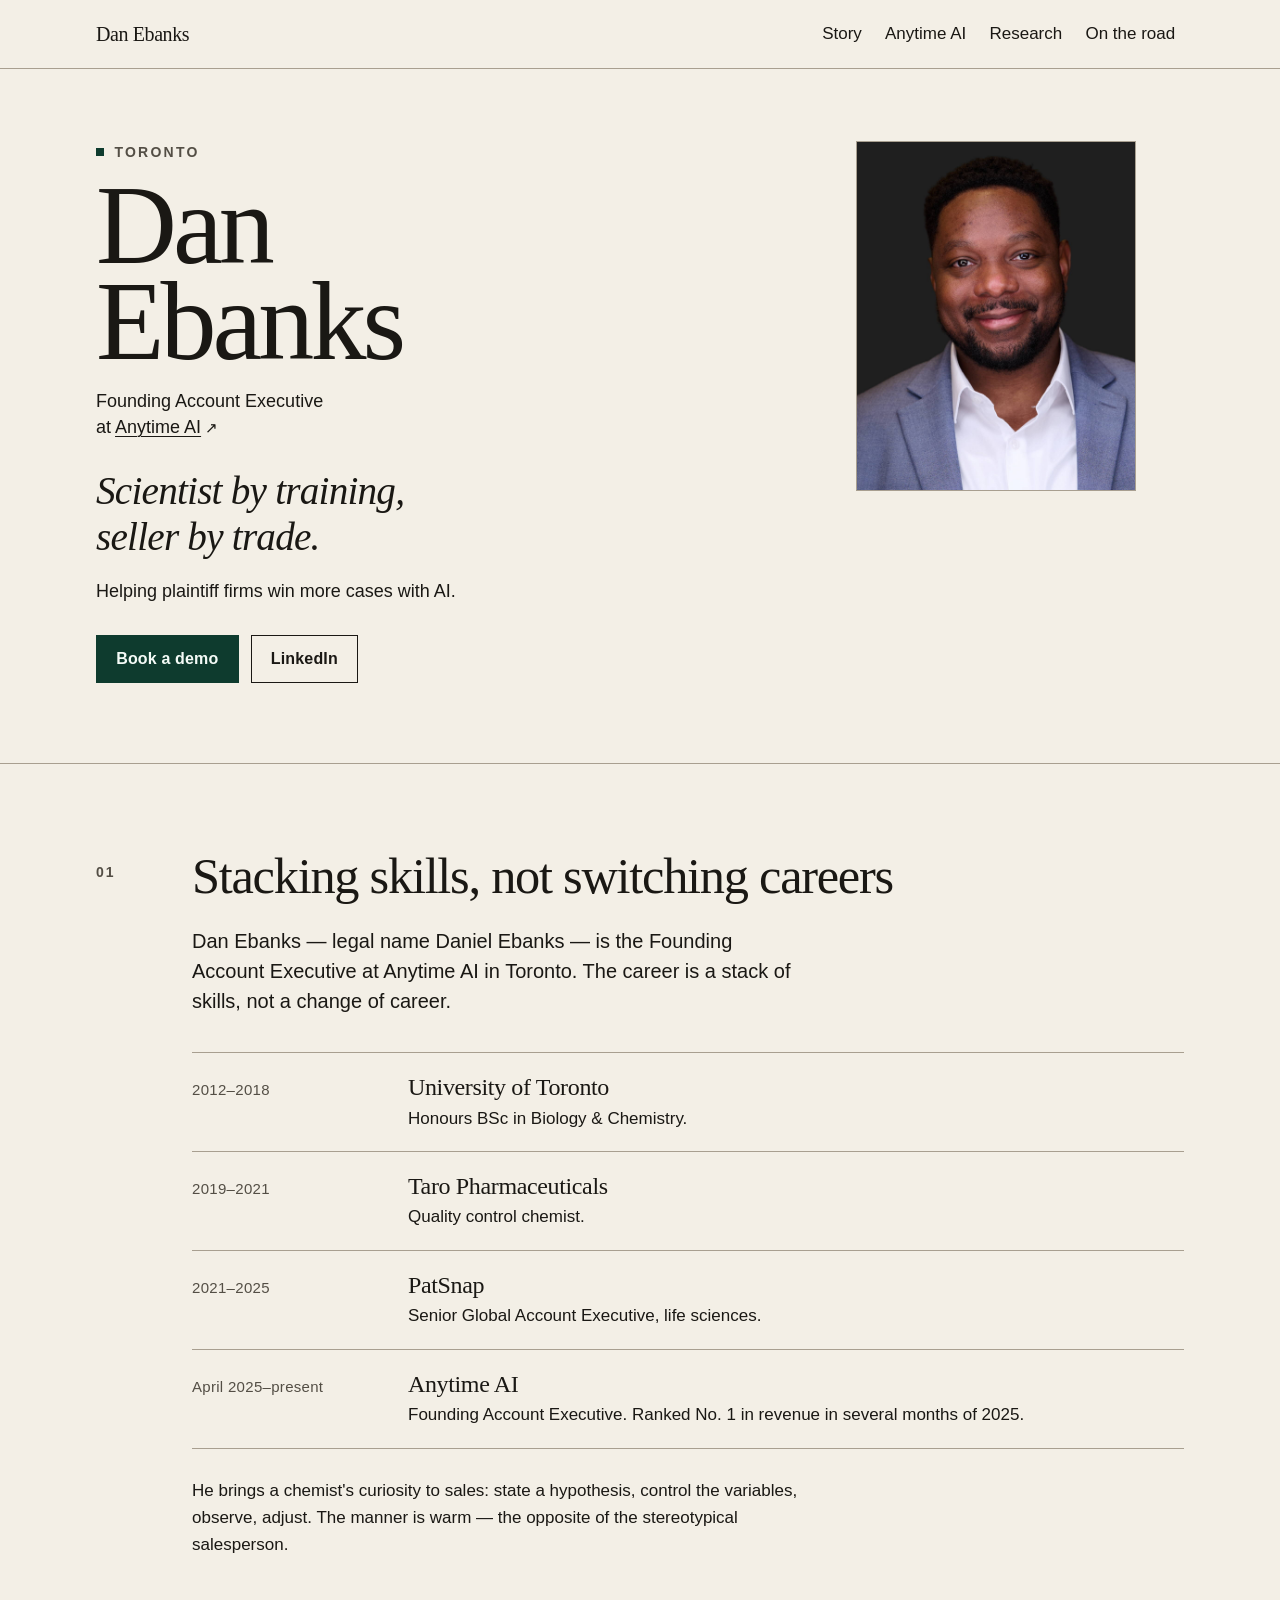
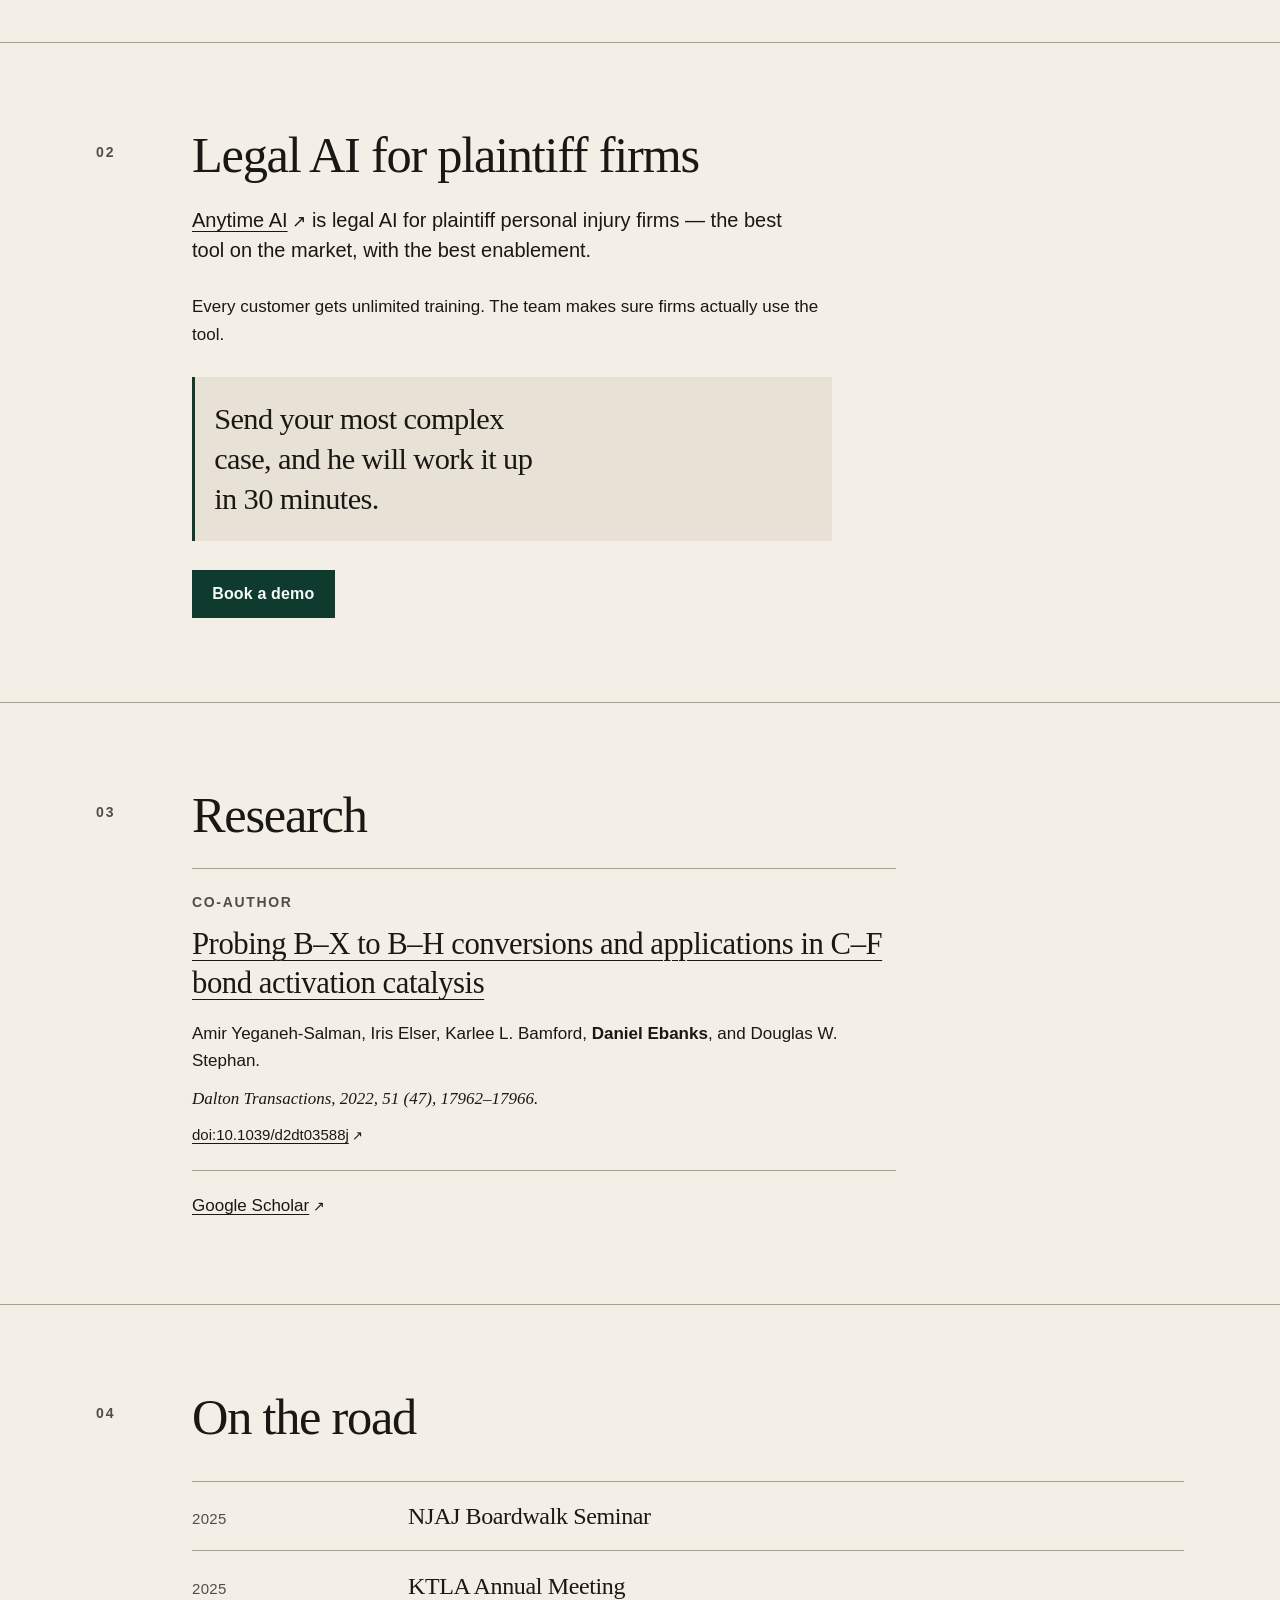
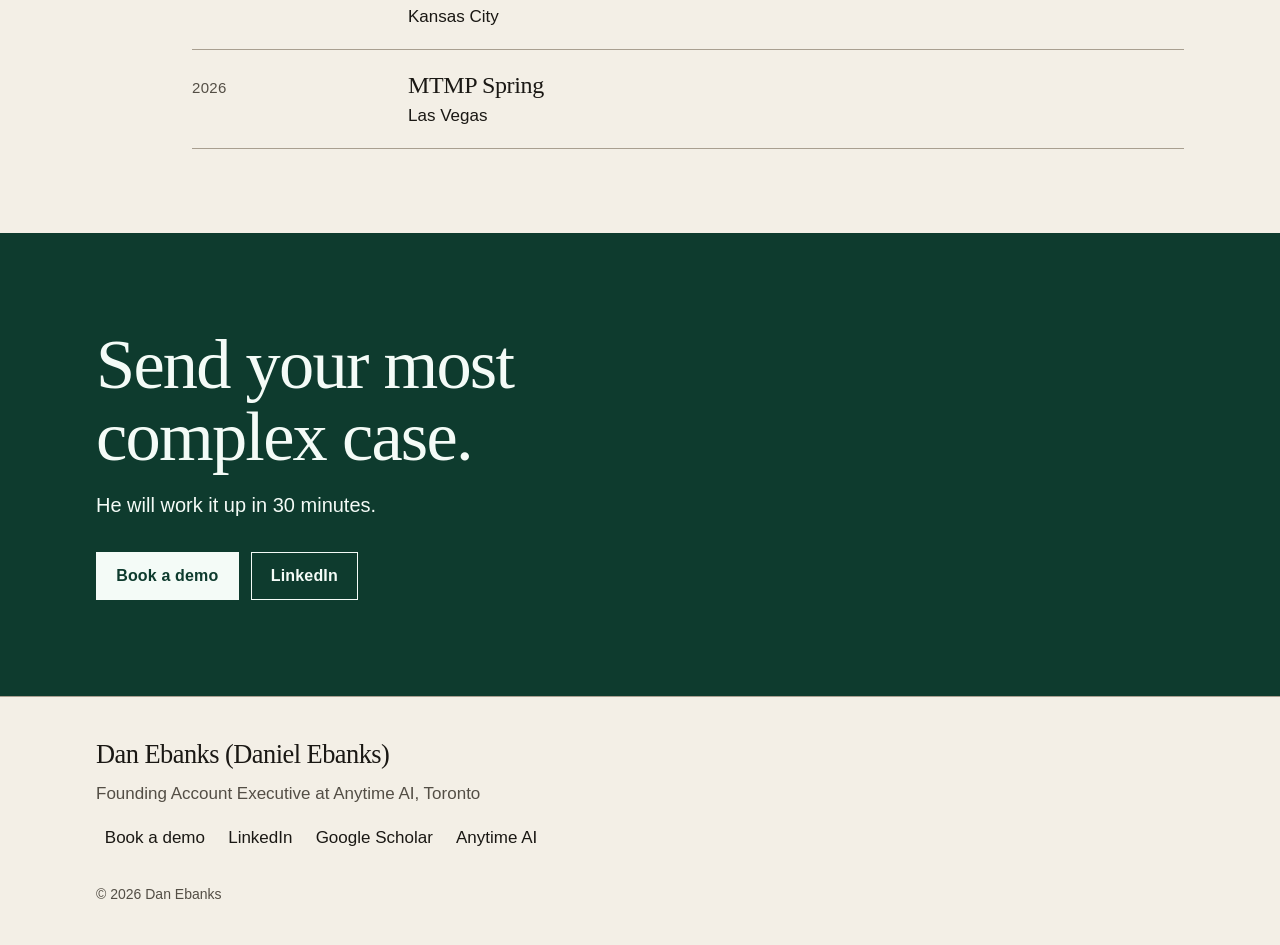
==== index.html @ 30d5d2e9 "Publish Dan Ebanks personal site" ====
<!DOCTYPE html>
<html lang="en-CA">
<head>
<meta charset="utf-8">
<meta name="viewport" content="width=device-width, initial-scale=1">
<meta http-equiv="Content-Security-Policy" content="default-src 'none'; base-uri 'none'; form-action 'none'; object-src 'none'; script-src 'none'; style-src 'self'; img-src 'self'; font-src 'none'; connect-src 'self'; media-src 'none'; worker-src 'none'; manifest-src 'none'">
<meta name="referrer" content="no-referrer">
<meta name="format-detection" content="telephone=no, date=no, email=no, address=no">
<meta name="color-scheme" content="light dark">
<meta name="theme-color" content="#f3efe6" media="(prefers-color-scheme: light)">
<meta name="theme-color" content="#11110f" media="(prefers-color-scheme: dark)">
<title>Dan Ebanks | Founding AE at Anytime AI | Toronto</title>
<meta name="description" content="Dan Ebanks (Daniel Ebanks) is Founding Account Executive at Anytime AI in Toronto. He helps plaintiff firms win more cases with legal AI.">
<meta name="author" content="Dan Ebanks">
<meta name="robots" content="index, follow, max-image-preview:large, max-snippet:-1, max-video-preview:-1">
<link rel="canonical" href="https://danielebanks.com/">
<link rel="alternate" hreflang="en-CA" href="https://danielebanks.com/">
<link rel="alternate" hreflang="x-default" href="https://danielebanks.com/">
<link rel="me" href="https://www.linkedin.com/in/danebanks">
<link rel="me" href="https://scholar.google.com/citations?user=lPtWUiQAAAAJ">
<meta property="og:type" content="profile">
<meta property="og:site_name" content="Dan Ebanks">
<meta property="og:locale" content="en_CA">
<meta property="og:title" content="Dan Ebanks | Founding AE at Anytime AI | Toronto">
<meta property="og:description" content="Dan Ebanks (Daniel Ebanks) is Founding Account Executive at Anytime AI in Toronto. He helps plaintiff firms win more cases with legal AI.">
<meta property="og:url" content="https://danielebanks.com/">
<meta property="og:image" content="https://danielebanks.com/headshot.jpg">
<meta property="og:image:type" content="image/jpeg">
<meta property="og:image:width" content="1200">
<meta property="og:image:height" content="1500">
<meta property="og:image:alt" content="Dan Ebanks, Founding Account Executive at Anytime AI, Toronto">
<meta property="profile:first_name" content="Dan">
<meta property="profile:last_name" content="Ebanks">
<meta name="twitter:card" content="summary_large_image">
<meta name="twitter:title" content="Dan Ebanks | Founding AE at Anytime AI | Toronto">
<meta name="twitter:description" content="Dan Ebanks (Daniel Ebanks) is Founding Account Executive at Anytime AI in Toronto. He helps plaintiff firms win more cases with legal AI.">
<meta name="twitter:image" content="https://danielebanks.com/headshot.jpg">
<meta name="twitter:image:alt" content="Dan Ebanks, Founding Account Executive at Anytime AI, Toronto">
<link rel="icon" href="/favicon.ico" sizes="any">
<link rel="icon" href="/favicon.svg" type="image/svg+xml">
<link rel="apple-touch-icon" href="/apple-touch-icon.png">
<link rel="stylesheet" href="/styles.css">
<script type="application/ld+json">
{
  "@context": "https://schema.org",
  "@type": "Person",
  "@id": "https://danielebanks.com/#dan-ebanks",
  "name": "Dan Ebanks",
  "alternateName": "Daniel Ebanks",
  "description": "Dan Ebanks (Daniel Ebanks) is Founding Account Executive at Anytime AI in Toronto. He helps plaintiff firms win more cases with legal AI.",
  "disambiguatingDescription": "Founding Account Executive at Anytime AI in Toronto. Honours BSc, University of Toronto.",
  "url": "https://danielebanks.com/",
  "image": "https://danielebanks.com/headshot.jpg",
  "jobTitle": "Founding Account Executive",
  "worksFor": {
    "@type": "Organization",
    "name": "Anytime AI",
    "url": "https://www.anytimeai.ai"
  },
  "homeLocation": {
    "@type": "Place",
    "name": "Toronto",
    "address": {
      "@type": "PostalAddress",
      "addressLocality": "Toronto",
      "addressRegion": "ON",
      "addressCountry": "CA"
    }
  },
  "alumniOf": {
    "@type": "CollegeOrUniversity",
    "name": "University of Toronto"
  },
  "sameAs": [
    "https://www.linkedin.com/in/danebanks",
    "https://scholar.google.com/citations?user=lPtWUiQAAAAJ"
  ]
}
</script>
</head>
<body>
<a class="skip" href="#content">Skip to content</a>
<header class="site-header">
  <div class="wrap header-inner">
    <a class="wordmark" href="#top" translate="no">Dan Ebanks</a>
    <nav class="nav" aria-label="On this page">
      <ul>
        <li><a href="#story">Story</a></li>
        <li><a href="#anytime">Anytime AI</a></li>
        <li><a href="#research">Research</a></li>
        <li><a href="#road">On the road</a></li>
      </ul>
    </nav>
  </div>
</header>
<main id="content">
  <section class="hero" id="top" aria-labelledby="hero-title">
    <div class="wrap hero-grid">
      <div class="hero-copy">
        <p class="kicker"><span class="dot" aria-hidden="true"></span>Toronto</p>
        <h1 id="hero-title" class="display" translate="no">Dan<br>Ebanks</h1>
        <p class="role">Founding Account Executive<br>at <a class="text-link nowrap" href="https://www.anytimeai.ai" target="_blank" rel="noopener noreferrer">Anytime AI<span class="sr-only"> (opens in a new tab)</span><span class="ext" aria-hidden="true">↗</span></a></p>
        <p class="creed">Scientist by training,<br>seller by trade.</p>
        <p class="dek">Helping plaintiff firms win more cases with AI.</p>
        <div class="actions">
          <a class="btn btn-primary" href="https://calendly.com/daniel-ebanks-anytime-ai/demo-with-dan" target="_blank" rel="noopener noreferrer">Book a demo<span class="sr-only"> (opens in a new tab)</span></a>
          <a class="btn btn-secondary" href="https://www.linkedin.com/in/danebanks" target="_blank" rel="me noopener noreferrer">LinkedIn<span class="sr-only"> (opens in a new tab)</span></a>
        </div>
      </div>
      <figure class="portrait">
        <img src="/headshot.jpg" width="1200" height="1500" alt="Dan Ebanks, Founding Account Executive at Anytime AI" fetchpriority="high">
      </figure>
    </div>
  </section>

  <section class="section" id="story" aria-labelledby="story-title">
    <div class="wrap section-layout">
      <p class="index">01</p>
      <div class="section-main">
        <h2 id="story-title">Stacking skills, not switching careers</h2>
        <p class="lede">Dan Ebanks — legal name Daniel Ebanks — is the Founding Account Executive at Anytime AI in Toronto. The career is a stack of skills, not a change of career.</p>
        <ol class="timeline">
          <li>
            <p class="when"><time datetime="2012">2012</time>–<time datetime="2018">2018</time></p>
            <div>
              <h3>University of Toronto</h3>
              <p>Honours&nbsp;BSc in Biology &amp; Chemistry.</p>
            </div>
          </li>
          <li>
            <p class="when"><time datetime="2019">2019</time>–<time datetime="2021">2021</time></p>
            <div>
              <h3>Taro Pharmaceuticals</h3>
              <p>Quality control chemist.</p>
            </div>
          </li>
          <li>
            <p class="when"><time datetime="2021">2021</time>–<time datetime="2025">2025</time></p>
            <div>
              <h3>PatSnap</h3>
              <p>Senior Global Account Executive, life sciences.</p>
            </div>
          </li>
          <li>
            <p class="when"><time datetime="2025-04">April&nbsp;2025</time>–present</p>
            <div>
              <h3>Anytime AI</h3>
              <p>Founding Account Executive. Ranked No.&nbsp;1 in revenue in several months of 2025.</p>
            </div>
          </li>
        </ol>
        <p class="prose">He brings a chemist's curiosity to sales: state a hypothesis, control the variables, observe, adjust. The manner is warm — the opposite of the stereotypical salesperson.</p>
      </div>
    </div>
  </section>

  <section class="section" id="anytime" aria-labelledby="anytime-title">
    <div class="wrap section-layout">
      <p class="index">02</p>
      <div class="section-main">
        <h2 id="anytime-title">Legal AI for plaintiff firms</h2>
        <p class="lede"><a class="text-link" href="https://www.anytimeai.ai" target="_blank" rel="noopener noreferrer">Anytime AI<span class="sr-only"> (opens in a new tab)</span><span class="ext" aria-hidden="true">↗</span></a> is legal AI for plaintiff personal injury firms — the best tool on the market, with the best enablement.</p>
        <p class="prose">Every customer gets unlimited training. The team makes sure firms actually use the tool.</p>
        <aside class="offer" aria-label="Offer">
          <p>Send your most complex case, and he will work it up in 30&nbsp;minutes.</p>
        </aside>
        <div class="actions">
          <a class="btn btn-primary" href="https://calendly.com/daniel-ebanks-anytime-ai/demo-with-dan" target="_blank" rel="noopener noreferrer">Book a demo<span class="sr-only"> (opens in a new tab)</span></a>
        </div>
      </div>
    </div>
  </section>

  <section class="section" id="research" aria-labelledby="research-title">
    <div class="wrap section-layout">
      <p class="index">03</p>
      <div class="section-main">
        <h2 id="research-title">Research</h2>
        <article class="citation" aria-labelledby="paper-title">
          <p class="cite-kicker">Co-author</p>
          <h3 id="paper-title"><a class="text-link" href="https://doi.org/10.1039/d2dt03588j" target="_blank" rel="noopener noreferrer">Probing B–X to B–H conversions and applications in C–F bond activation catalysis<span class="sr-only"> (opens in a new tab)</span></a></h3>
          <p class="byline">Amir Yeganeh-Salman, Iris Elser, Karlee L. Bamford, <span class="self">Daniel Ebanks</span>, and Douglas W. Stephan.</p>
          <p class="journal">Dalton Transactions, 2022, 51 (47), 17962–17966.</p>
          <p class="doi"><a class="text-link" href="https://doi.org/10.1039/d2dt03588j" target="_blank" rel="noopener noreferrer">doi:10.1039/d2dt03588j<span class="sr-only"> (opens in a new tab)</span><span class="ext" aria-hidden="true">↗</span></a></p>
        </article>
        <p class="follow"><a class="text-link" href="https://scholar.google.com/citations?user=lPtWUiQAAAAJ" target="_blank" rel="me noopener noreferrer">Google Scholar<span class="sr-only"> (opens in a new tab)</span><span class="ext" aria-hidden="true">↗</span></a></p>
      </div>
    </div>
  </section>

  <section class="section" id="road" aria-labelledby="road-title">
    <div class="wrap section-layout">
      <p class="index">04</p>
      <div class="section-main">
        <h2 id="road-title">On the road</h2>
        <ol class="timeline">
          <li>
            <p class="when"><time datetime="2025">2025</time></p>
            <div>
              <h3>NJAJ Boardwalk Seminar</h3>
            </div>
          </li>
          <li>
            <p class="when"><time datetime="2025">2025</time></p>
            <div>
              <h3>KTLA Annual Meeting</h3>
              <p class="place">Kansas&nbsp;City</p>
            </div>
          </li>
          <li>
            <p class="when"><time datetime="2026">2026</time></p>
            <div>
              <h3>MTMP Spring</h3>
              <p class="place">Las&nbsp;Vegas</p>
            </div>
          </li>
        </ol>
      </div>
    </div>
  </section>

  <section class="close" aria-labelledby="close-title">
    <div class="wrap">
      <h2 id="close-title">Send your most complex case.</h2>
      <p>He will work it up in 30&nbsp;minutes.</p>
      <div class="actions">
        <a class="btn btn-primary" href="https://calendly.com/daniel-ebanks-anytime-ai/demo-with-dan" target="_blank" rel="noopener noreferrer">Book a demo<span class="sr-only"> (opens in a new tab)</span></a>
        <a class="btn btn-secondary" href="https://www.linkedin.com/in/danebanks" target="_blank" rel="me noopener noreferrer">LinkedIn<span class="sr-only"> (opens in a new tab)</span></a>
      </div>
    </div>
  </section>
</main>
<footer class="site-footer">
  <div class="wrap">
    <p class="footer-name" translate="no">Dan Ebanks (Daniel Ebanks)</p>
    <p class="footer-role">Founding Account Executive at Anytime AI, Toronto</p>
    <nav class="footer-nav" aria-label="Connect">
      <ul>
        <li><a href="https://calendly.com/daniel-ebanks-anytime-ai/demo-with-dan" target="_blank" rel="noopener noreferrer">Book a demo<span class="sr-only"> (opens in a new tab)</span></a></li>
        <li><a href="https://www.linkedin.com/in/danebanks" target="_blank" rel="me noopener noreferrer">LinkedIn<span class="sr-only"> (opens in a new tab)</span></a></li>
        <li><a href="https://scholar.google.com/citations?user=lPtWUiQAAAAJ" target="_blank" rel="me noopener noreferrer">Google Scholar<span class="sr-only"> (opens in a new tab)</span></a></li>
        <li><a href="https://www.anytimeai.ai" target="_blank" rel="noopener noreferrer">Anytime AI<span class="sr-only"> (opens in a new tab)</span></a></li>
      </ul>
    </nav>
    <p class="legal">© 2026 Dan Ebanks</p>
  </div>
</footer>
</body>
</html>
---- styles.css ----
/* Static styles. System fonts only. No images except the ones in src/. */

:root {
  color-scheme: light;
  --bg: #f3efe6;
  --ink: #1a1814;
  --muted: #534e45;
  --line: #a89f90;
  --surface: #e8e2d6;
  --accent: #0e3b2e;
  --accent-hover: #165743;
  --accent-ink: #f4fbf7;
  --signal: #0e3b2e;
  --focus: #0e3b2e;
  --band: #0e3b2e;
  --band-ink: #f4fbf7;
  --select-bg: #0e3b2e;
  --select-ink: #f4fbf7;
  --serif: "Iowan Old Style", Palatino, "Palatino Linotype", P052, "TeX Gyre Pagella", "Liberation Serif", Georgia, "Times New Roman", serif;
  --sans: -apple-system, BlinkMacSystemFont, "Segoe UI", Roboto, Inter, "Liberation Sans", "Helvetica Neue", Arial, sans-serif;
}

@media (prefers-color-scheme: dark) {
  :root {
    color-scheme: dark;
    --bg: #11110f;
    --ink: #f4f0e8;
    --muted: #c8c0b2;
    --line: #5c574e;
    --surface: #1c1b18;
    --accent: #e7e1d4;
    --accent-hover: #f7f4ee;
    --accent-ink: #141210;
    --signal: #a9dcc8;
    --focus: #a9dcc8;
    --select-bg: #a9dcc8;
    --select-ink: #141210;
  }
}

*,
*::before,
*::after {
  box-sizing: border-box;
}

html {
  background: var(--bg);
  scroll-behavior: smooth;
  text-size-adjust: 100%;
}

body {
  margin: 0;
  min-height: 100vh;
  min-height: 100dvh;
  display: flex;
  flex-direction: column;
  background: var(--bg);
  color: var(--ink);
  font-family: var(--sans);
  font-size: 1.0625rem;
  line-height: 1.6;
  font-synthesis: none;
  text-rendering: optimizeLegibility;
  -webkit-font-smoothing: antialiased;
  -moz-osx-font-smoothing: grayscale;
  overflow-wrap: break-word;
}

main {
  flex: 1 0 auto;
}

h1,
h2,
h3,
p,
figure,
ul,
ol {
  margin: 0;
  padding: 0;
}

img {
  max-width: 100%;
  height: auto;
}

a {
  text-underline-offset: 0.18em;
}

a:link,
a:visited {
  color: var(--ink);
}

::selection {
  background: var(--select-bg);
  color: var(--select-ink);
}

.skip:link,
.skip:visited {
  position: absolute;
  left: 1rem;
  top: 1rem;
  z-index: 5;
  transform: translateY(-160%);
  background: var(--accent);
  color: var(--accent-ink);
  text-decoration: none;
  min-height: 3rem;
  padding: 0.75rem 1rem;
  display: inline-flex;
  align-items: center;
}

.skip:focus {
  transform: none;
}

.wrap {
  width: min(68rem, calc(100% - 2.5rem));
  margin-inline: auto;
}

.sr-only {
  position: absolute;
  width: 1px;
  height: 1px;
  padding: 0;
  margin: -1px;
  overflow: hidden;
  clip: rect(0, 0, 0, 0);
  clip-path: inset(50%);
  white-space: nowrap;
  border: 0;
}

.site-header {
  border-bottom: 1px solid var(--line);
  padding-top: env(safe-area-inset-top);
}

.header-inner {
  display: flex;
  flex-wrap: wrap;
  align-items: center;
  justify-content: space-between;
  gap: 0.25rem 1.5rem;
  min-height: 4.25rem;
}

.wordmark:link,
.wordmark:visited {
  font-family: var(--serif);
  font-size: 1.25rem;
  letter-spacing: -0.02em;
  color: var(--ink);
  text-decoration: none;
  min-height: 3rem;
  display: inline-flex;
  align-items: center;
}

.wordmark:hover {
  text-decoration: underline;
  text-underline-offset: 0.2em;
}

.nav ul,
.footer-nav ul {
  display: flex;
  flex-wrap: wrap;
  align-items: center;
  gap: 0 0.35rem;
  list-style: none;
}

.nav a:link,
.nav a:visited,
.footer-nav a:link,
.footer-nav a:visited {
  display: inline-flex;
  align-items: center;
  min-height: 3rem;
  padding: 0 0.55rem;
  color: var(--ink);
  text-decoration: none;
  white-space: nowrap;
}

.nav a:hover,
.footer-nav a:hover,
.wordmark:hover {
  text-decoration: underline;
  text-underline-offset: 0.25em;
}

.hero {
  padding-top: clamp(2.5rem, 6vw, 4.5rem);
  padding-bottom: clamp(3rem, 7vw, 5rem);
  scroll-margin-top: 1rem;
}

.hero-grid {
  display: grid;
  gap: 2.75rem;
  align-items: start;
}

.kicker {
  display: flex;
  align-items: center;
  gap: 0.65rem;
  font-size: 0.875rem;
  font-weight: 600;
  letter-spacing: 0.16em;
  text-transform: uppercase;
  color: var(--muted);
}

.dot {
  width: 0.5rem;
  height: 0.5rem;
  background: var(--signal);
  flex: none;
}

h1 {
  margin-top: 0.85rem;
  font-family: var(--serif);
  font-weight: 400;
  font-size: clamp(2.5rem, 6vw, 4rem);
  line-height: 1.05;
  letter-spacing: -0.03em;
  font-kerning: normal;
  text-wrap: balance;
}

.display {
  font-size: clamp(3.75rem, 18vw, 5.5rem);
  line-height: 0.86;
  letter-spacing: -0.035em;
  text-wrap: wrap;
}

.role {
  margin-top: 1.15rem;
  max-width: 22rem;
  font-size: 1.125rem;
  line-height: 1.45;
}

.creed {
  margin-top: 1.75rem;
  font-family: var(--serif);
  font-style: italic;
  font-weight: 400;
  font-size: clamp(1.7rem, 6.8vw, 2.45rem);
  line-height: 1.18;
  letter-spacing: -0.02em;
}

.nowrap {
  white-space: nowrap;
}

.dek {
  margin-top: 1.1rem;
  max-width: 28rem;
  font-size: 1.125rem;
  line-height: 1.5;
}

.actions {
  display: flex;
  flex-wrap: wrap;
  gap: 0.75rem;
  margin-top: 1.85rem;
}

.portrait {
  margin: 0;
  width: min(100%, 17.5rem);
  background: var(--surface);
  border: 1px solid var(--line);
}

.portrait img {
  display: block;
  width: 100%;
  height: auto;
  aspect-ratio: 4 / 5;
  object-fit: cover;
  object-position: center;
}

.section {
  padding-block: clamp(3.25rem, 7vw, 5.25rem);
  border-top: 1px solid var(--line);
  scroll-margin-top: 1rem;
}

.section-layout {
  display: flex;
  flex-direction: column;
  gap: 0.55rem;
}

.index {
  font-size: 0.875rem;
  font-weight: 600;
  letter-spacing: 0.14em;
  color: var(--muted);
  font-variant-numeric: tabular-nums;
}

h2 {
  font-family: var(--serif);
  font-weight: 400;
  font-size: clamp(2.05rem, 4.4vw, 3.15rem);
  line-height: 1.12;
  letter-spacing: -0.025em;
  text-wrap: balance;
  font-kerning: normal;
}

.section:target h2 {
  text-decoration: underline;
  text-decoration-color: var(--signal);
  text-decoration-thickness: 3px;
  text-underline-offset: 0.14em;
}

.lede {
  margin-top: 1.35rem;
  max-width: 38rem;
  font-size: 1.25rem;
  line-height: 1.5;
}

.prose {
  margin-top: 1.75rem;
  max-width: 40rem;
}

.timeline {
  list-style: none;
  margin: 2.25rem 0 0;
}

.timeline li {
  display: grid;
  gap: 0.3rem;
  padding: 1.2rem 0;
  border-top: 1px solid var(--line);
}

.timeline li:last-child {
  border-bottom: 1px solid var(--line);
}

.when {
  color: var(--muted);
  font-size: 0.9375rem;
  letter-spacing: 0.02em;
  font-variant-numeric: tabular-nums;
}

h3 {
  font-family: var(--serif);
  font-weight: 400;
  font-size: 1.5rem;
  line-height: 1.25;
  letter-spacing: -0.015em;
}

.timeline li p,
.place {
  margin-top: 0.2rem;
}

.offer {
  margin-top: 1.85rem;
  padding: 1.35rem 1.35rem 1.35rem 1.2rem;
  background: var(--surface);
  border-left: 3px solid var(--signal);
  max-width: 40rem;
}

.offer p {
  font-family: var(--serif);
  font-size: clamp(1.45rem, 2.5vw, 1.9rem);
  line-height: 1.32;
  letter-spacing: -0.02em;
  max-width: 22ch;
}

.follow {
  margin-top: 1.35rem;
}

.citation {
  margin-top: 1.5rem;
  padding-block: 1.4rem;
  border-top: 1px solid var(--line);
  border-bottom: 1px solid var(--line);
  max-width: 44rem;
}

.cite-kicker {
  font-size: 0.875rem;
  font-weight: 600;
  letter-spacing: 0.12em;
  text-transform: uppercase;
  color: var(--muted);
}

.citation h3 {
  margin-top: 0.7rem;
  font-size: clamp(1.45rem, 2.4vw, 2rem);
  line-height: 1.28;
}

.byline {
  margin-top: 1rem;
  max-width: 42rem;
}

.self {
  font-weight: 600;
}

.journal {
  margin-top: 0.7rem;
  font-family: var(--serif);
  font-style: italic;
}

.doi {
  margin-top: 0.7rem;
  font-size: 0.9375rem;
}

.close {
  background: var(--band);
  color: var(--band-ink);
  padding-block: clamp(3.75rem, 8vw, 6rem);
  scroll-margin-top: 1rem;
}

.close ::selection {
  background: var(--band-ink);
  color: var(--band);
}

.close h2 {
  max-width: 16ch;
  font-size: clamp(2.6rem, 7vw, 4.4rem);
  line-height: 1.02;
  color: var(--band-ink);
}

.close p {
  margin-top: 1.1rem;
  max-width: 26rem;
  font-size: 1.25rem;
  line-height: 1.45;
}

.close .actions {
  margin-top: 2rem;
}

.site-footer {
  border-top: 1px solid var(--line);
  padding-top: 2.25rem;
  padding-bottom: calc(2.5rem + env(safe-area-inset-bottom));
}

.footer-name {
  font-family: var(--serif);
  font-size: 1.65rem;
  letter-spacing: -0.02em;
}

.footer-role {
  margin-top: 0.35rem;
  color: var(--muted);
}

.footer-nav {
  margin-top: 0.35rem;
}

.legal {
  margin-top: 1.35rem;
  color: var(--muted);
  font-size: 0.875rem;
}

.btn {
  display: inline-flex;
  align-items: center;
  justify-content: center;
  min-height: 3rem;
  padding: 0.75rem 1.2rem;
  border: 1px solid transparent;
  font-family: var(--sans);
  font-size: 1rem;
  font-weight: 600;
  line-height: 1;
  letter-spacing: 0.01em;
  text-decoration: none;
  touch-action: manipulation;
}

.btn-primary:link,
.btn-primary:visited {
  background: var(--accent);
  color: var(--accent-ink);
  border-color: var(--accent);
}

.btn-primary:hover {
  background: var(--accent-hover);
  border-color: var(--accent-hover);
  color: var(--accent-ink);
}

.btn-secondary:link,
.btn-secondary:visited {
  background: transparent;
  color: var(--ink);
  border-color: var(--ink);
}

.btn-secondary:hover {
  background: var(--ink);
  color: var(--bg);
}

.close .btn-primary:link,
.close .btn-primary:visited {
  background: var(--band-ink);
  color: var(--band);
  border-color: var(--band-ink);
}

.close .btn-primary:hover {
  background: transparent;
  color: var(--band-ink);
}

.close .btn-secondary:link,
.close .btn-secondary:visited {
  background: transparent;
  color: var(--band-ink);
  border-color: var(--band-ink);
}

.close .btn-secondary:hover {
  background: var(--band-ink);
  color: var(--band);
}

.text-link:link,
.text-link:visited {
  color: var(--ink);
  text-decoration: underline;
  text-decoration-thickness: 1px;
}

.text-link:hover {
  text-decoration-thickness: 2px;
}

.close .text-link:link,
.close .text-link:visited {
  color: var(--band-ink);
}

.ext {
  display: inline-block;
  margin-left: 0.28em;
  font-size: 0.85em;
  text-decoration: none;
}

:focus-visible {
  outline: 3px solid var(--focus);
  outline-offset: 3px;
}

.close :focus-visible {
  outline-color: var(--band-ink);
}

@media (max-width: 26rem) {
  .actions {
    display: grid;
  }
}

@media (max-width: 30rem) {
  .nav {
    flex-basis: 100%;
  }

  .nav ul {
    display: grid;
    grid-template-columns: 1fr 1fr;
    gap: 0;
  }

  .nav a:link,
  .nav a:visited {
    justify-content: flex-start;
    padding-inline: 0 0.75rem;
  }
}

@media (min-width: 40rem) {
  .timeline li {
    grid-template-columns: 12rem minmax(0, 1fr);
    column-gap: 1.5rem;
    align-items: baseline;
  }

  .timeline li p,
  .place {
    margin-top: 0.15rem;
  }
}

@media (min-width: 50rem) {
  .wrap {
    width: min(68rem, calc(100% - 4.5rem));
  }

  .display {
    font-size: 7rem;
  }

  .hero-grid {
    grid-template-columns: minmax(0, 1fr) 20.5rem;
    column-gap: 4.5rem;
    row-gap: 0;
  }

  .section-layout {
    display: grid;
    grid-template-columns: 4.25rem minmax(0, 1fr);
    column-gap: 1.75rem;
    align-items: start;
  }

  .index {
    padding-top: 0.85rem;
  }
}

@media (prefers-reduced-motion: reduce) {
  html {
    scroll-behavior: auto;
  }

  *,
  *::before,
  *::after {
    transition: none !important;
    animation: none !important;
  }
}

@media (prefers-contrast: more) {
  :root {
    --line: #6f6a60;
  }

  .btn {
    border-width: 2px;
  }
}

@media (forced-colors: active) {
  :root {
    --bg: Canvas;
    --ink: CanvasText;
    --muted: CanvasText;
    --line: CanvasText;
    --surface: Canvas;
    --accent: LinkText;
    --accent-hover: LinkText;
    --accent-ink: Canvas;
    --signal: LinkText;
    --focus: Highlight;
    --band: Canvas;
    --band-ink: CanvasText;
    --select-bg: Highlight;
    --select-ink: HighlightText;
  }

  .btn {
    border: 1px solid ButtonText;
  }

  .portrait,
  .offer {
    border: 1px solid CanvasText;
  }
}

@media print {
  .skip,
  .nav {
    display: none;
  }

  body,
  .close {
    background: #fff;
    color: #000;
  }

  .close h2,
  .close p,
  .close .btn-secondary:link,
  .close .btn-secondary:visited {
    color: #000;
  }

  .btn {
    border: 1px solid #000;
    background: #fff;
    color: #000;
  }

  a[href^="http"]::after {
    content: " (" attr(href) ")";
    font-size: 0.8em;
    word-break: break-all;
  }
}
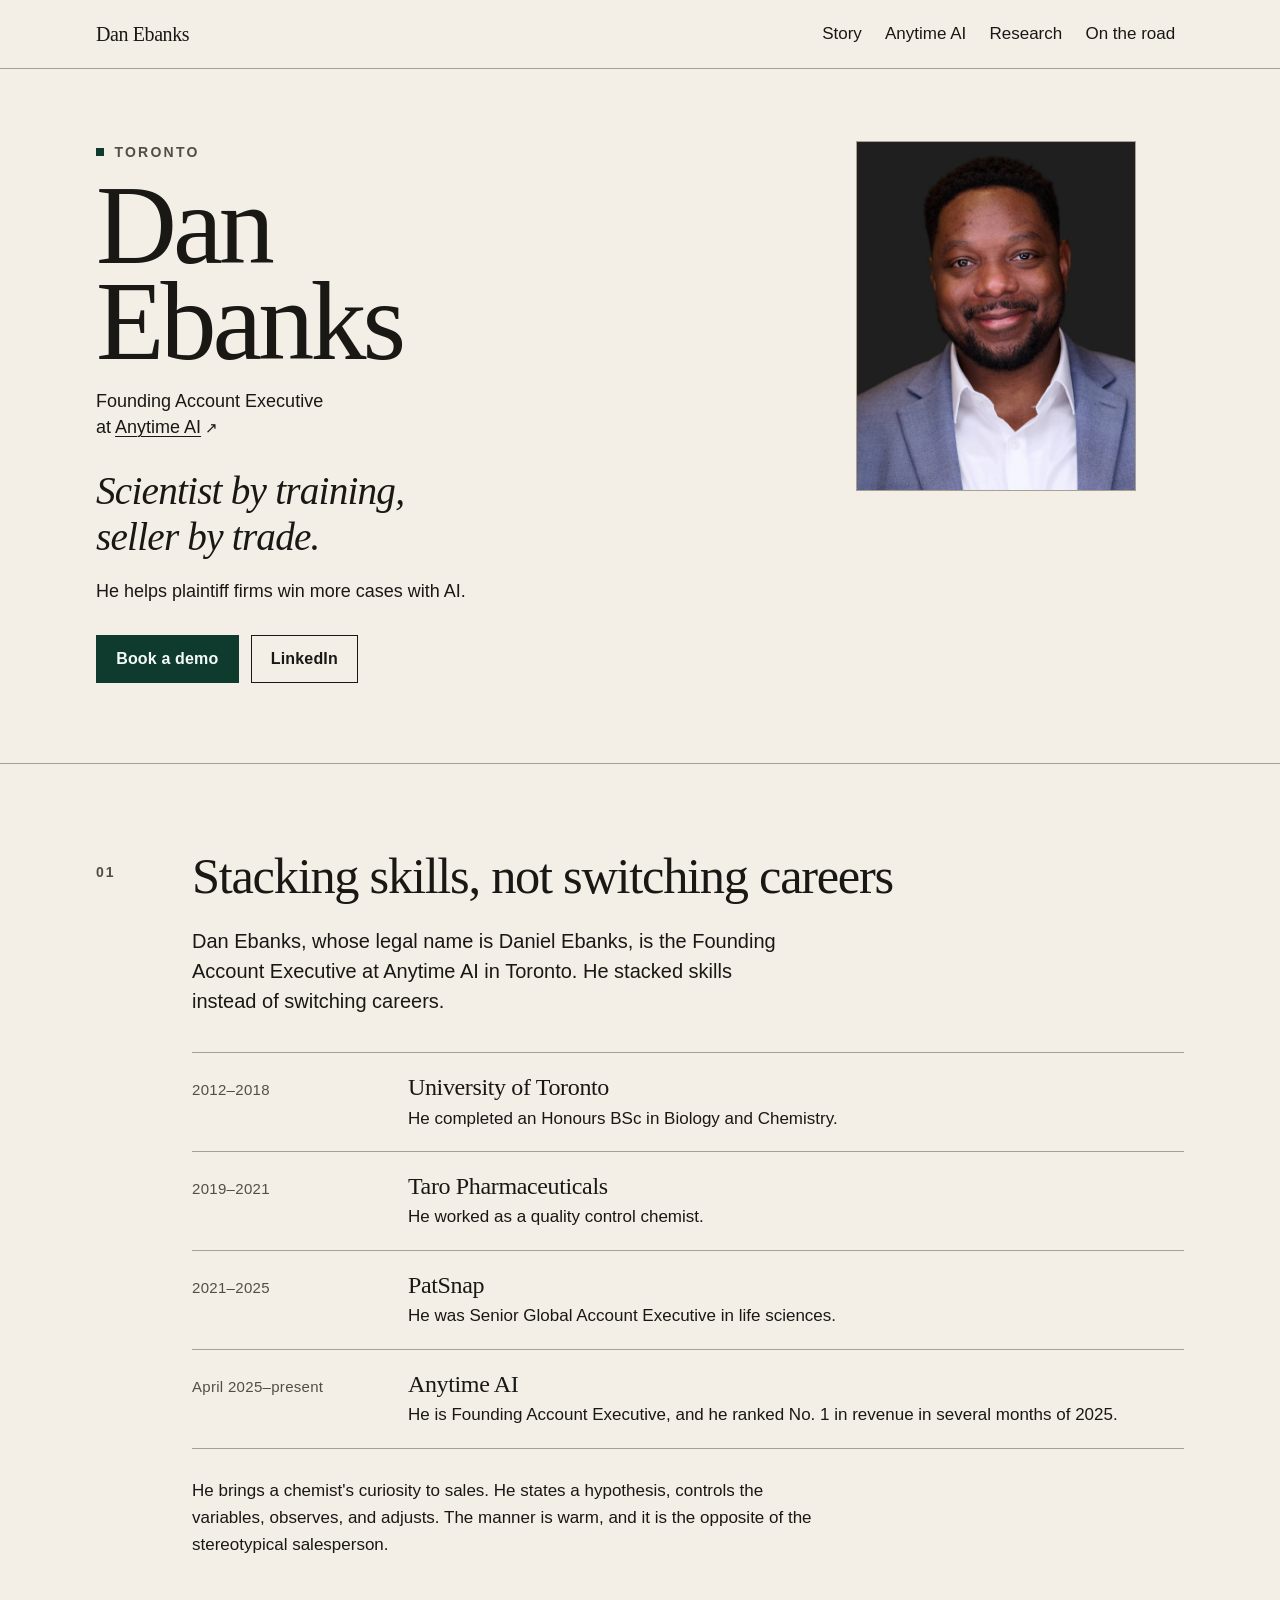
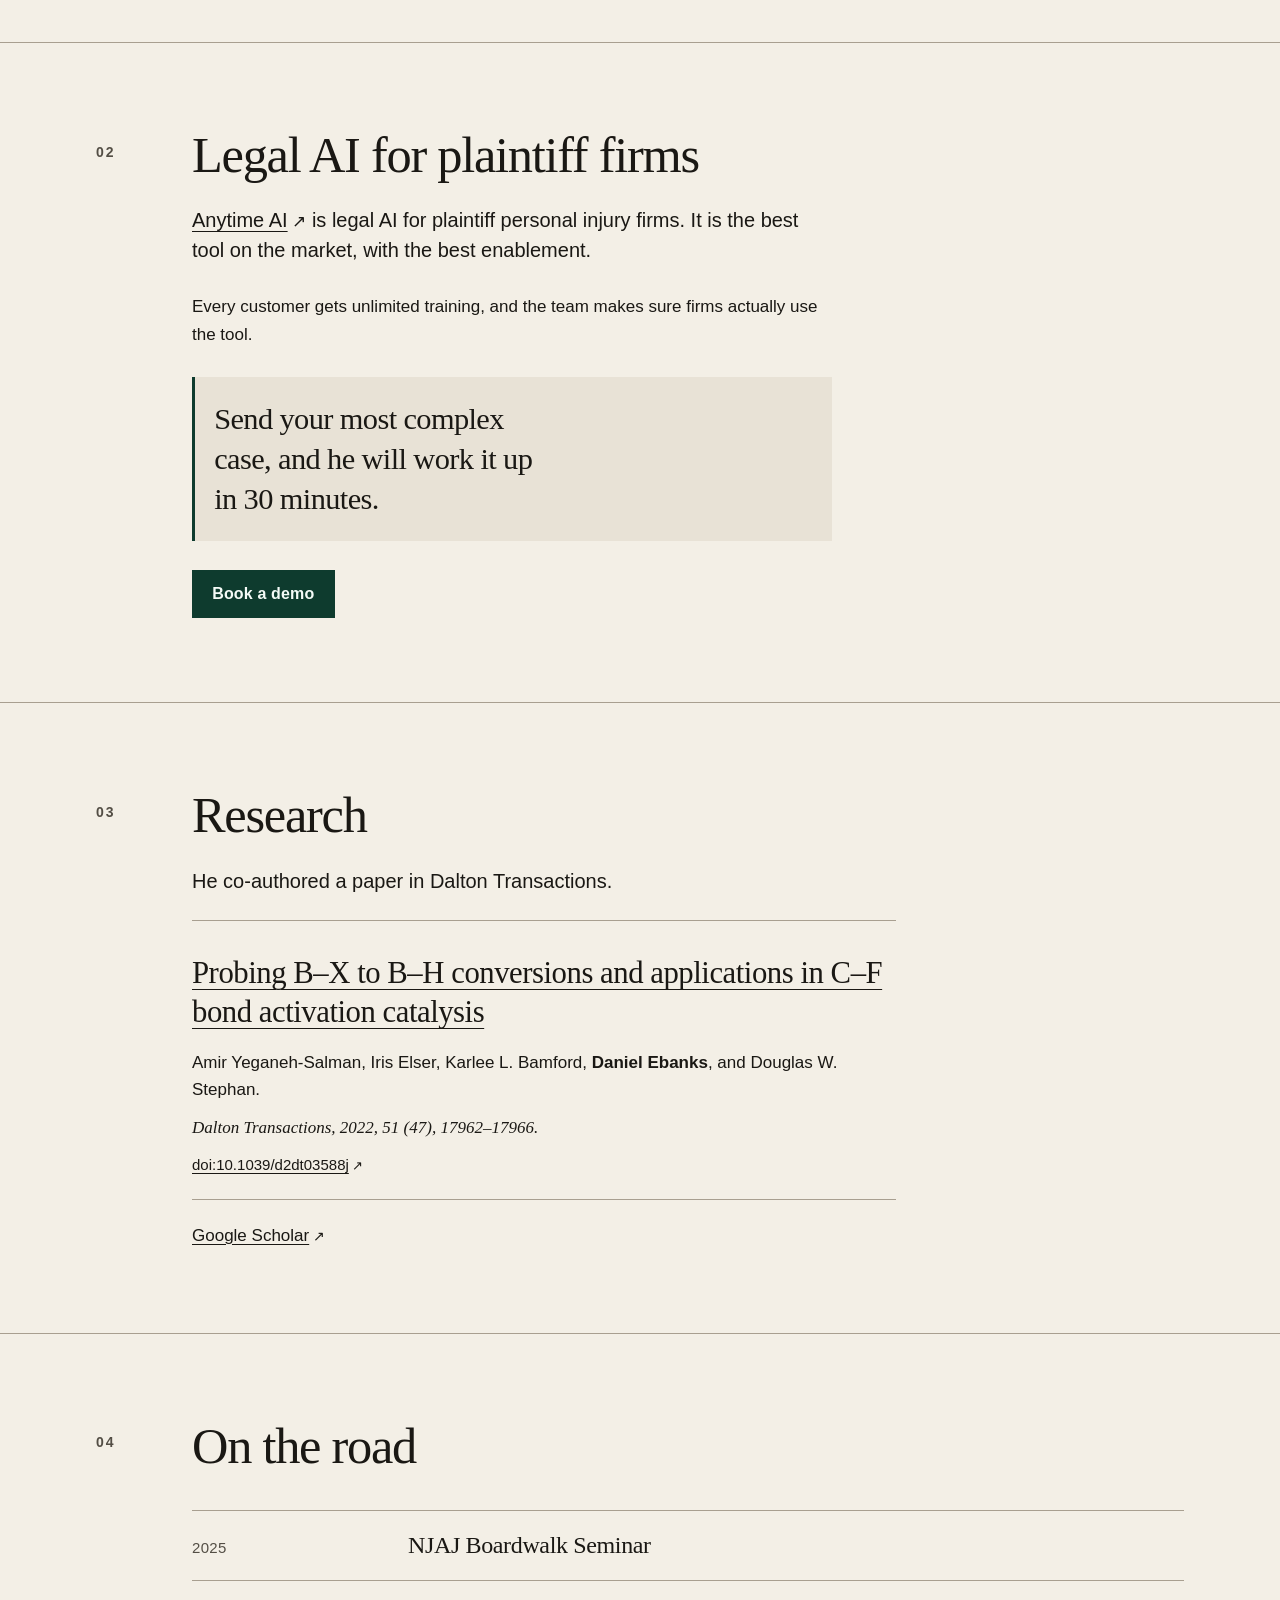
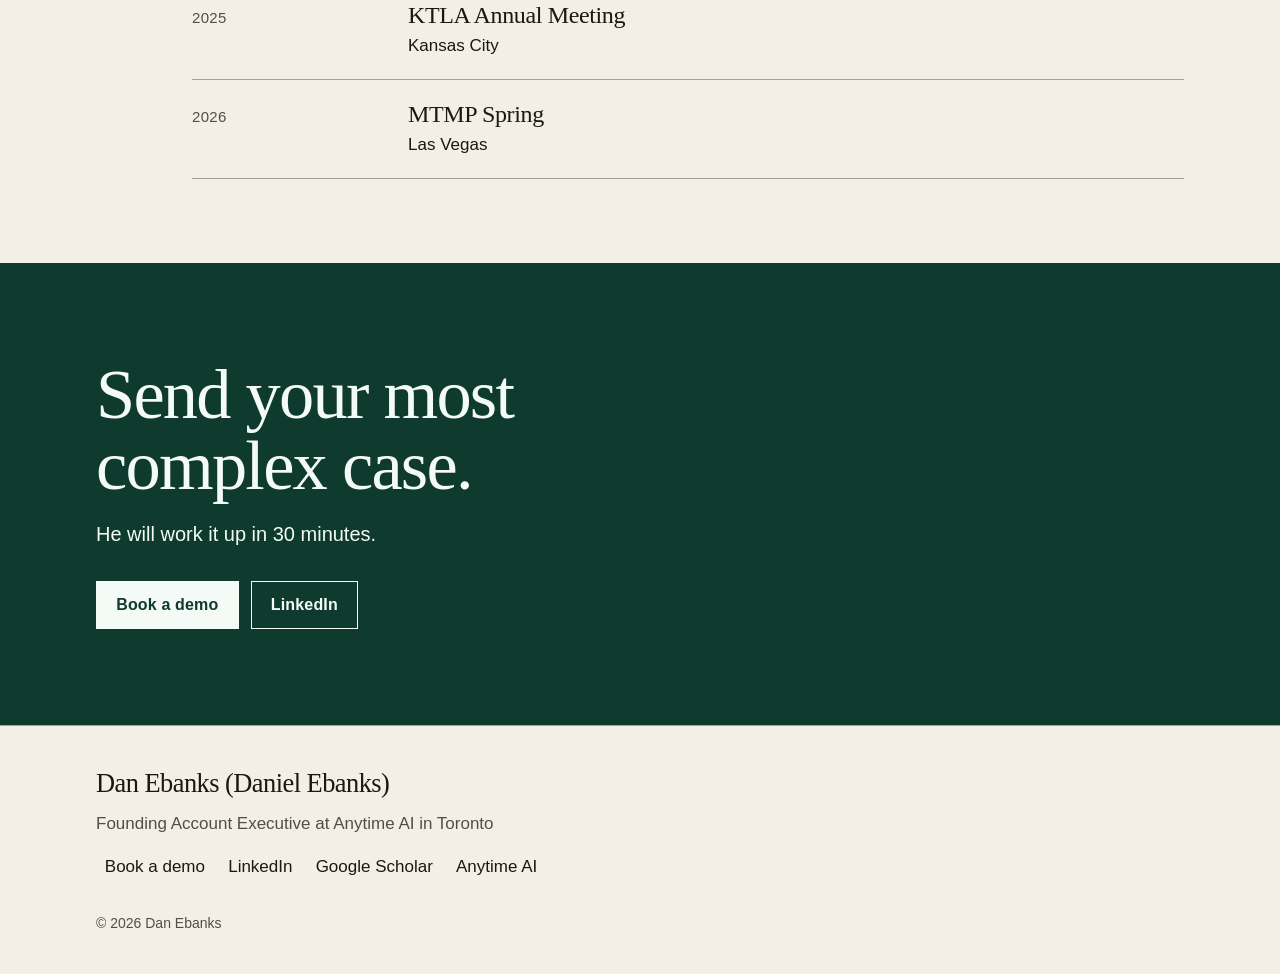
==== commit 7dcb24fa: "Polish site copy" ====
--- a/index.html
+++ b/index.html
@@ -10,7 +10,7 @@
 <meta name="theme-color" content="#f3efe6" media="(prefers-color-scheme: light)">
 <meta name="theme-color" content="#11110f" media="(prefers-color-scheme: dark)">
 <title>Dan Ebanks | Founding AE at Anytime AI | Toronto</title>
-<meta name="description" content="Dan Ebanks (Daniel Ebanks) is Founding Account Executive at Anytime AI in Toronto. He helps plaintiff firms win more cases with legal AI.">
+<meta name="description" content="Dan Ebanks (Daniel Ebanks) is the Founding Account Executive at Anytime AI in Toronto. He helps plaintiff firms win more cases with legal AI.">
 <meta name="author" content="Dan Ebanks">
 <meta name="robots" content="index, follow, max-image-preview:large, max-snippet:-1, max-video-preview:-1">
 <link rel="canonical" href="https://danielebanks.com/">
@@ -22,7 +22,7 @@
 <meta property="og:site_name" content="Dan Ebanks">
 <meta property="og:locale" content="en_CA">
 <meta property="og:title" content="Dan Ebanks | Founding AE at Anytime AI | Toronto">
-<meta property="og:description" content="Dan Ebanks (Daniel Ebanks) is Founding Account Executive at Anytime AI in Toronto. He helps plaintiff firms win more cases with legal AI.">
+<meta property="og:description" content="Dan Ebanks (Daniel Ebanks) is the Founding Account Executive at Anytime AI in Toronto. He helps plaintiff firms win more cases with legal AI.">
 <meta property="og:url" content="https://danielebanks.com/">
 <meta property="og:image" content="https://danielebanks.com/headshot.jpg">
 <meta property="og:image:type" content="image/jpeg">
@@ -33,7 +33,7 @@
 <meta property="profile:last_name" content="Ebanks">
 <meta name="twitter:card" content="summary_large_image">
 <meta name="twitter:title" content="Dan Ebanks | Founding AE at Anytime AI | Toronto">
-<meta name="twitter:description" content="Dan Ebanks (Daniel Ebanks) is Founding Account Executive at Anytime AI in Toronto. He helps plaintiff firms win more cases with legal AI.">
+<meta name="twitter:description" content="Dan Ebanks (Daniel Ebanks) is the Founding Account Executive at Anytime AI in Toronto. He helps plaintiff firms win more cases with legal AI.">
 <meta name="twitter:image" content="https://danielebanks.com/headshot.jpg">
 <meta name="twitter:image:alt" content="Dan Ebanks, Founding Account Executive at Anytime AI, Toronto">
 <link rel="icon" href="/favicon.ico" sizes="any">
@@ -47,8 +47,8 @@
   "@id": "https://danielebanks.com/#dan-ebanks",
   "name": "Dan Ebanks",
   "alternateName": "Daniel Ebanks",
-  "description": "Dan Ebanks (Daniel Ebanks) is Founding Account Executive at Anytime AI in Toronto. He helps plaintiff firms win more cases with legal AI.",
-  "disambiguatingDescription": "Founding Account Executive at Anytime AI in Toronto. Honours BSc, University of Toronto.",
+  "description": "Dan Ebanks (Daniel Ebanks) is the Founding Account Executive at Anytime AI in Toronto. He helps plaintiff firms win more cases with legal AI.",
+  "disambiguatingDescription": "He is the Founding Account Executive at Anytime AI in Toronto and holds an Honours BSc from the University of Toronto.",
   "url": "https://danielebanks.com/",
   "image": "https://danielebanks.com/headshot.jpg",
   "jobTitle": "Founding Account Executive",
@@ -101,7 +101,7 @@
         <h1 id="hero-title" class="display" translate="no">Dan<br>Ebanks</h1>
         <p class="role">Founding Account Executive<br>at <a class="text-link nowrap" href="https://www.anytimeai.ai" target="_blank" rel="noopener noreferrer">Anytime AI<span class="sr-only"> (opens in a new tab)</span><span class="ext" aria-hidden="true">↗</span></a></p>
         <p class="creed">Scientist by training,<br>seller by trade.</p>
-        <p class="dek">Helping plaintiff firms win more cases with AI.</p>
+        <p class="dek">He helps plaintiff firms win more cases with AI.</p>
         <div class="actions">
           <a class="btn btn-primary" href="https://calendly.com/daniel-ebanks-anytime-ai/demo-with-dan" target="_blank" rel="noopener noreferrer">Book a demo<span class="sr-only"> (opens in a new tab)</span></a>
           <a class="btn btn-secondary" href="https://www.linkedin.com/in/danebanks" target="_blank" rel="me noopener noreferrer">LinkedIn<span class="sr-only"> (opens in a new tab)</span></a>
@@ -118,38 +118,38 @@
       <p class="index">01</p>
       <div class="section-main">
         <h2 id="story-title">Stacking skills, not switching careers</h2>
-        <p class="lede">Dan Ebanks — legal name Daniel Ebanks — is the Founding Account Executive at Anytime AI in Toronto. The career is a stack of skills, not a change of career.</p>
+        <p class="lede">Dan Ebanks, whose legal name is Daniel Ebanks, is the Founding Account Executive at Anytime AI in Toronto. He stacked skills instead of switching careers.</p>
         <ol class="timeline">
           <li>
             <p class="when"><time datetime="2012">2012</time>–<time datetime="2018">2018</time></p>
             <div>
               <h3>University of Toronto</h3>
-              <p>Honours&nbsp;BSc in Biology &amp; Chemistry.</p>
+              <p>He completed an Honours&nbsp;BSc in Biology and Chemistry.</p>
             </div>
           </li>
           <li>
             <p class="when"><time datetime="2019">2019</time>–<time datetime="2021">2021</time></p>
             <div>
               <h3>Taro Pharmaceuticals</h3>
-              <p>Quality control chemist.</p>
+              <p>He worked as a quality control chemist.</p>
             </div>
           </li>
           <li>
             <p class="when"><time datetime="2021">2021</time>–<time datetime="2025">2025</time></p>
             <div>
               <h3>PatSnap</h3>
-              <p>Senior Global Account Executive, life sciences.</p>
+              <p>He was Senior Global Account Executive in life sciences.</p>
             </div>
           </li>
           <li>
             <p class="when"><time datetime="2025-04">April&nbsp;2025</time>–present</p>
             <div>
               <h3>Anytime AI</h3>
-              <p>Founding Account Executive. Ranked No.&nbsp;1 in revenue in several months of 2025.</p>
+              <p>He is Founding Account Executive, and he ranked No.&nbsp;1 in revenue in several months of 2025.</p>
             </div>
           </li>
         </ol>
-        <p class="prose">He brings a chemist's curiosity to sales: state a hypothesis, control the variables, observe, adjust. The manner is warm — the opposite of the stereotypical salesperson.</p>
+        <p class="prose">He brings a chemist's curiosity to sales. He states a hypothesis, controls the variables, observes, and adjusts. The manner is warm, and it is the opposite of the stereotypical salesperson.</p>
       </div>
     </div>
   </section>
@@ -159,8 +159,8 @@
       <p class="index">02</p>
       <div class="section-main">
         <h2 id="anytime-title">Legal AI for plaintiff firms</h2>
-        <p class="lede"><a class="text-link" href="https://www.anytimeai.ai" target="_blank" rel="noopener noreferrer">Anytime AI<span class="sr-only"> (opens in a new tab)</span><span class="ext" aria-hidden="true">↗</span></a> is legal AI for plaintiff personal injury firms — the best tool on the market, with the best enablement.</p>
-        <p class="prose">Every customer gets unlimited training. The team makes sure firms actually use the tool.</p>
+        <p class="lede"><a class="text-link" href="https://www.anytimeai.ai" target="_blank" rel="noopener noreferrer">Anytime AI<span class="sr-only"> (opens in a new tab)</span><span class="ext" aria-hidden="true">↗</span></a> is legal AI for plaintiff personal injury firms. It is the best tool on the market, with the best enablement.</p>
+        <p class="prose">Every customer gets unlimited training, and the team makes sure firms actually use the tool.</p>
         <aside class="offer" aria-label="Offer">
           <p>Send your most complex case, and he will work it up in 30&nbsp;minutes.</p>
         </aside>
@@ -176,8 +176,8 @@
       <p class="index">03</p>
       <div class="section-main">
         <h2 id="research-title">Research</h2>
+        <p class="lede">He co-authored a paper in Dalton Transactions.</p>
         <article class="citation" aria-labelledby="paper-title">
-          <p class="cite-kicker">Co-author</p>
           <h3 id="paper-title"><a class="text-link" href="https://doi.org/10.1039/d2dt03588j" target="_blank" rel="noopener noreferrer">Probing B–X to B–H conversions and applications in C–F bond activation catalysis<span class="sr-only"> (opens in a new tab)</span></a></h3>
           <p class="byline">Amir Yeganeh-Salman, Iris Elser, Karlee L. Bamford, <span class="self">Daniel Ebanks</span>, and Douglas W. Stephan.</p>
           <p class="journal">Dalton Transactions, 2022, 51 (47), 17962–17966.</p>
@@ -233,7 +233,7 @@
 <footer class="site-footer">
   <div class="wrap">
     <p class="footer-name" translate="no">Dan Ebanks (Daniel Ebanks)</p>
-    <p class="footer-role">Founding Account Executive at Anytime AI, Toronto</p>
+    <p class="footer-role">Founding Account Executive at Anytime AI in Toronto</p>
     <nav class="footer-nav" aria-label="Connect">
       <ul>
         <li><a href="https://calendly.com/daniel-ebanks-anytime-ai/demo-with-dan" target="_blank" rel="noopener noreferrer">Book a demo<span class="sr-only"> (opens in a new tab)</span></a></li>
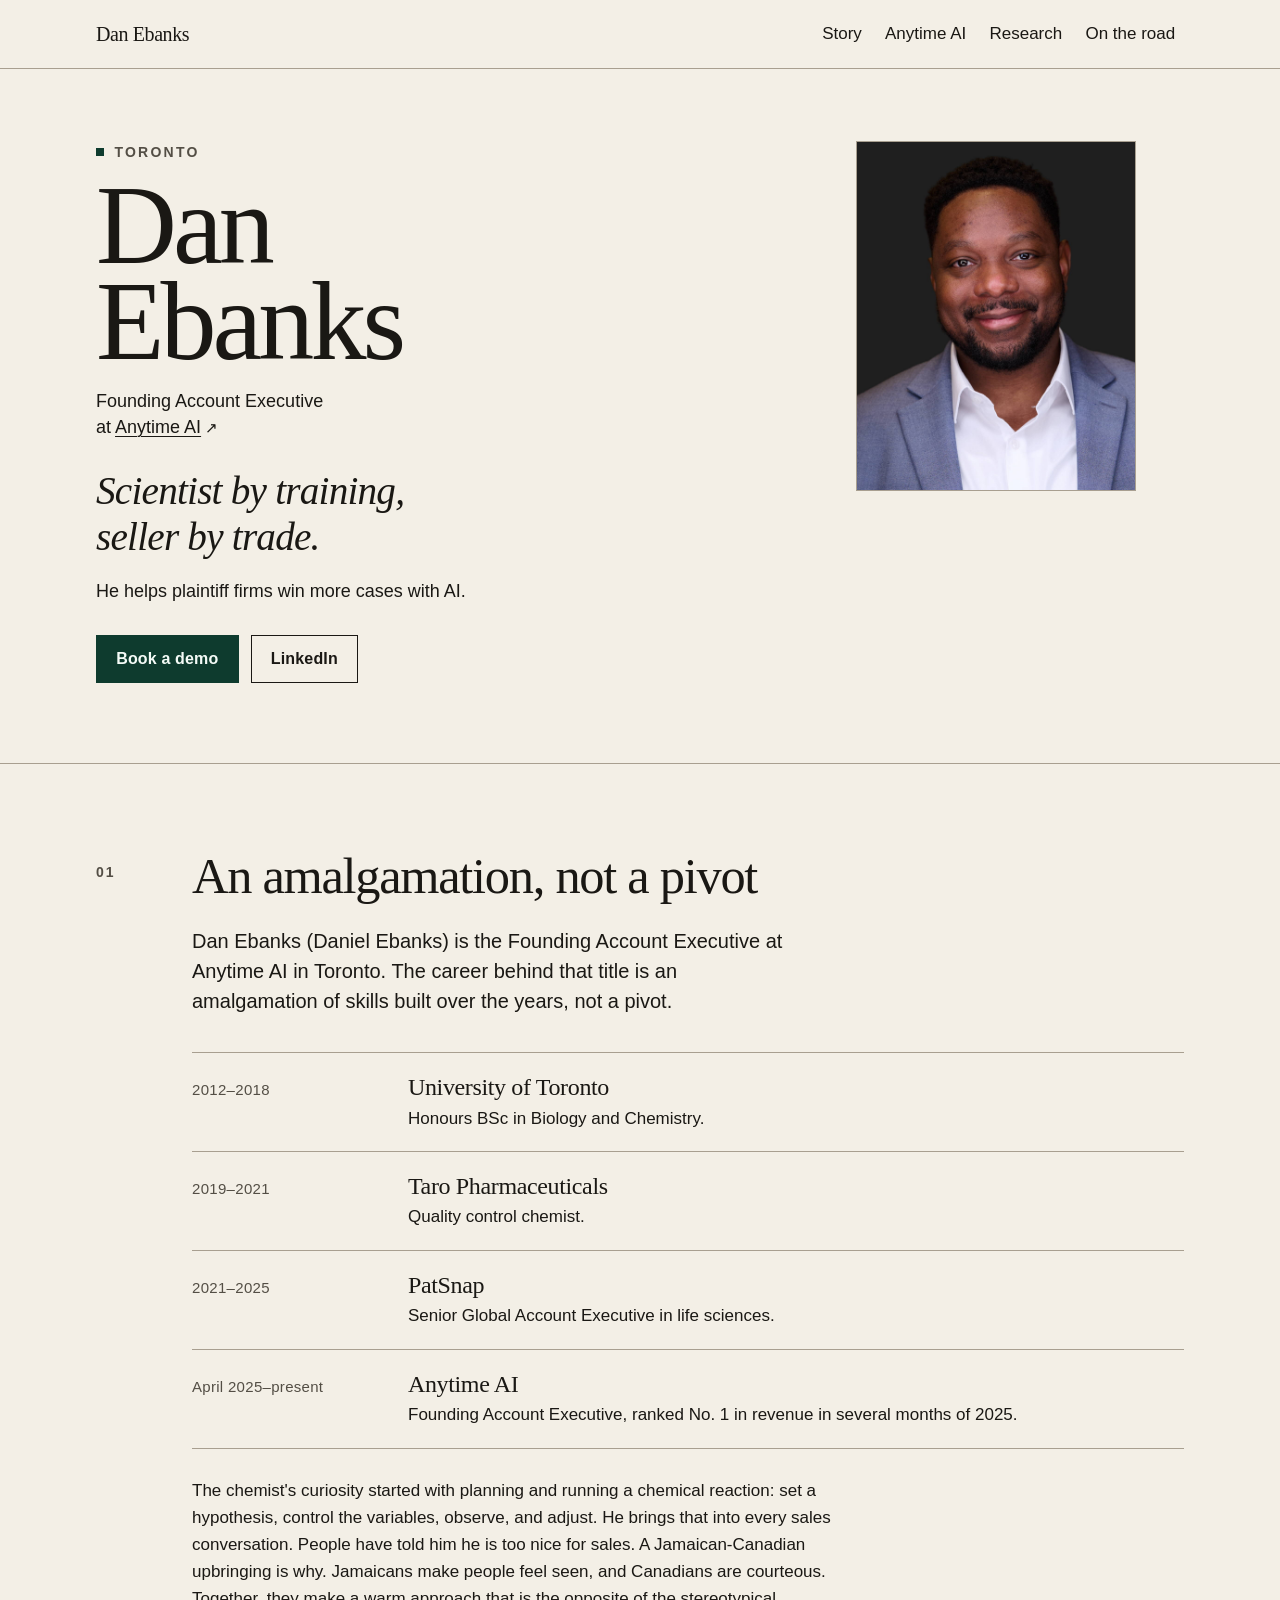
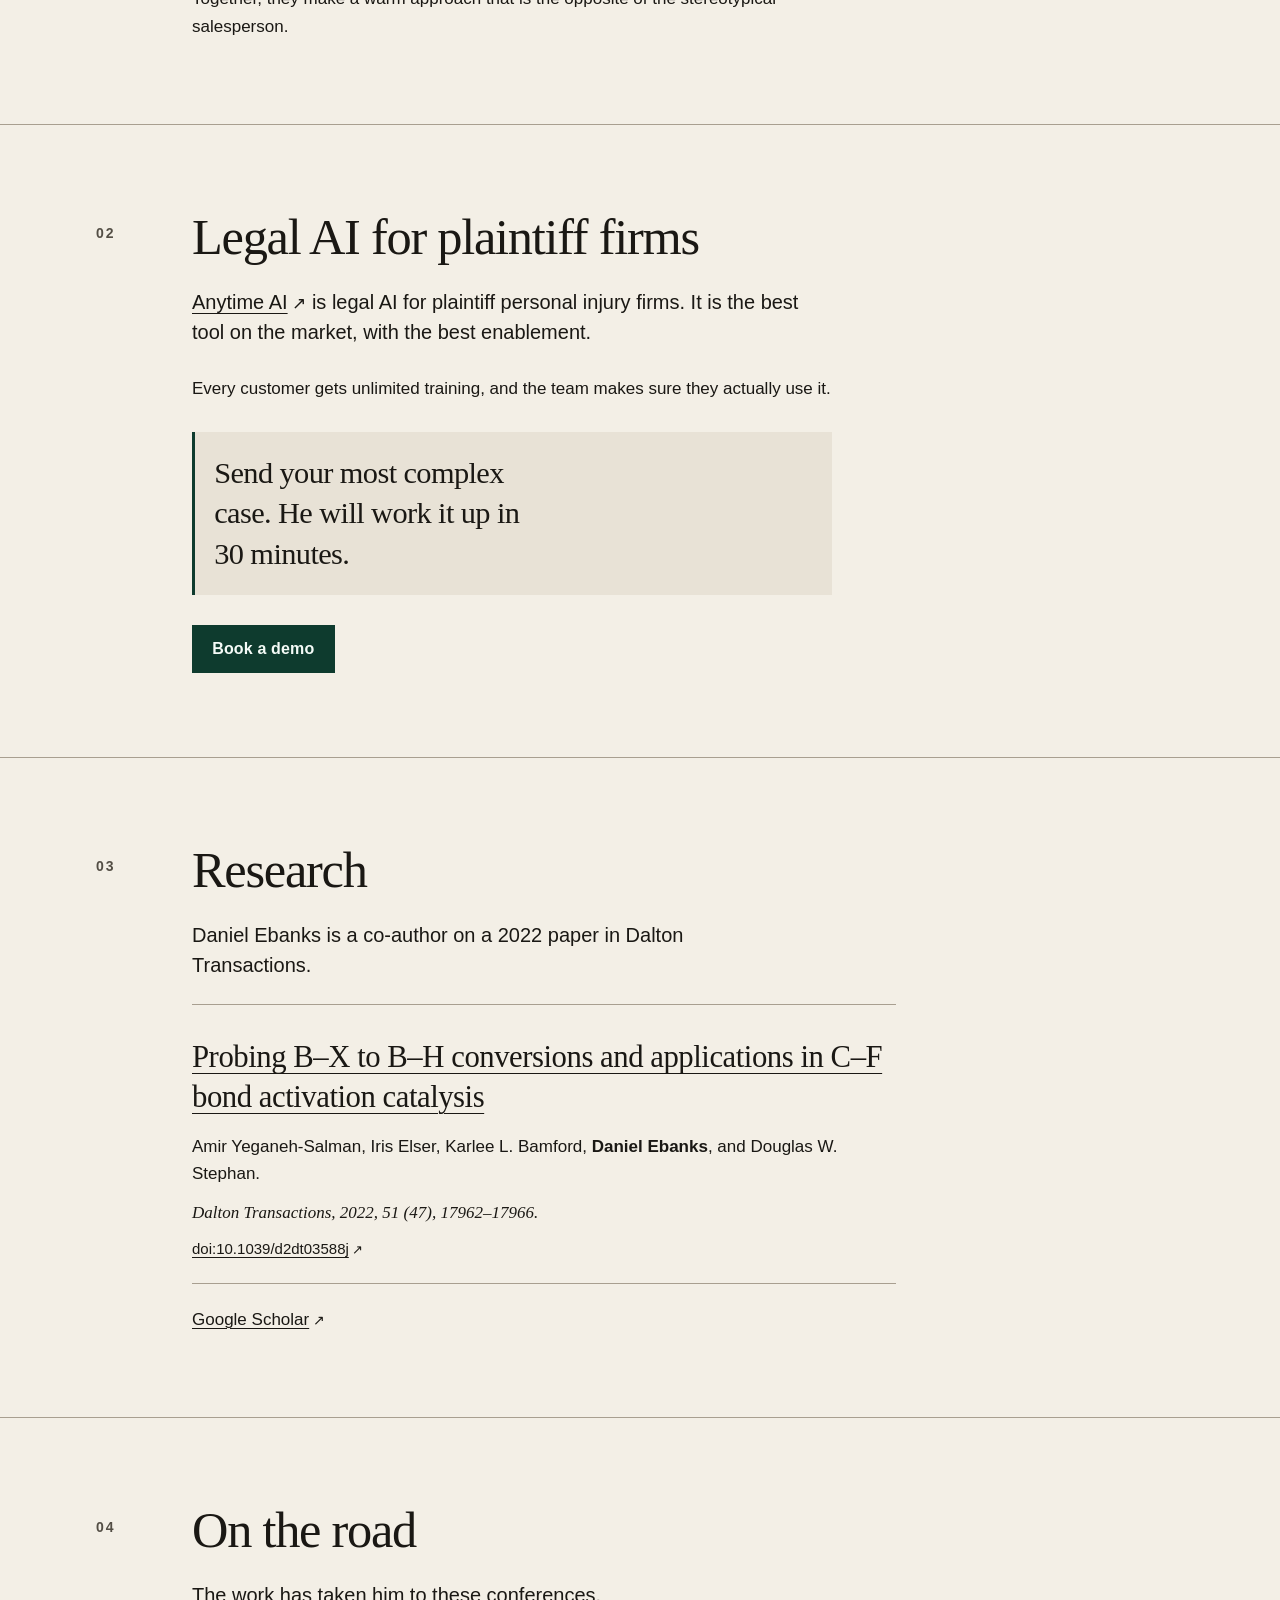
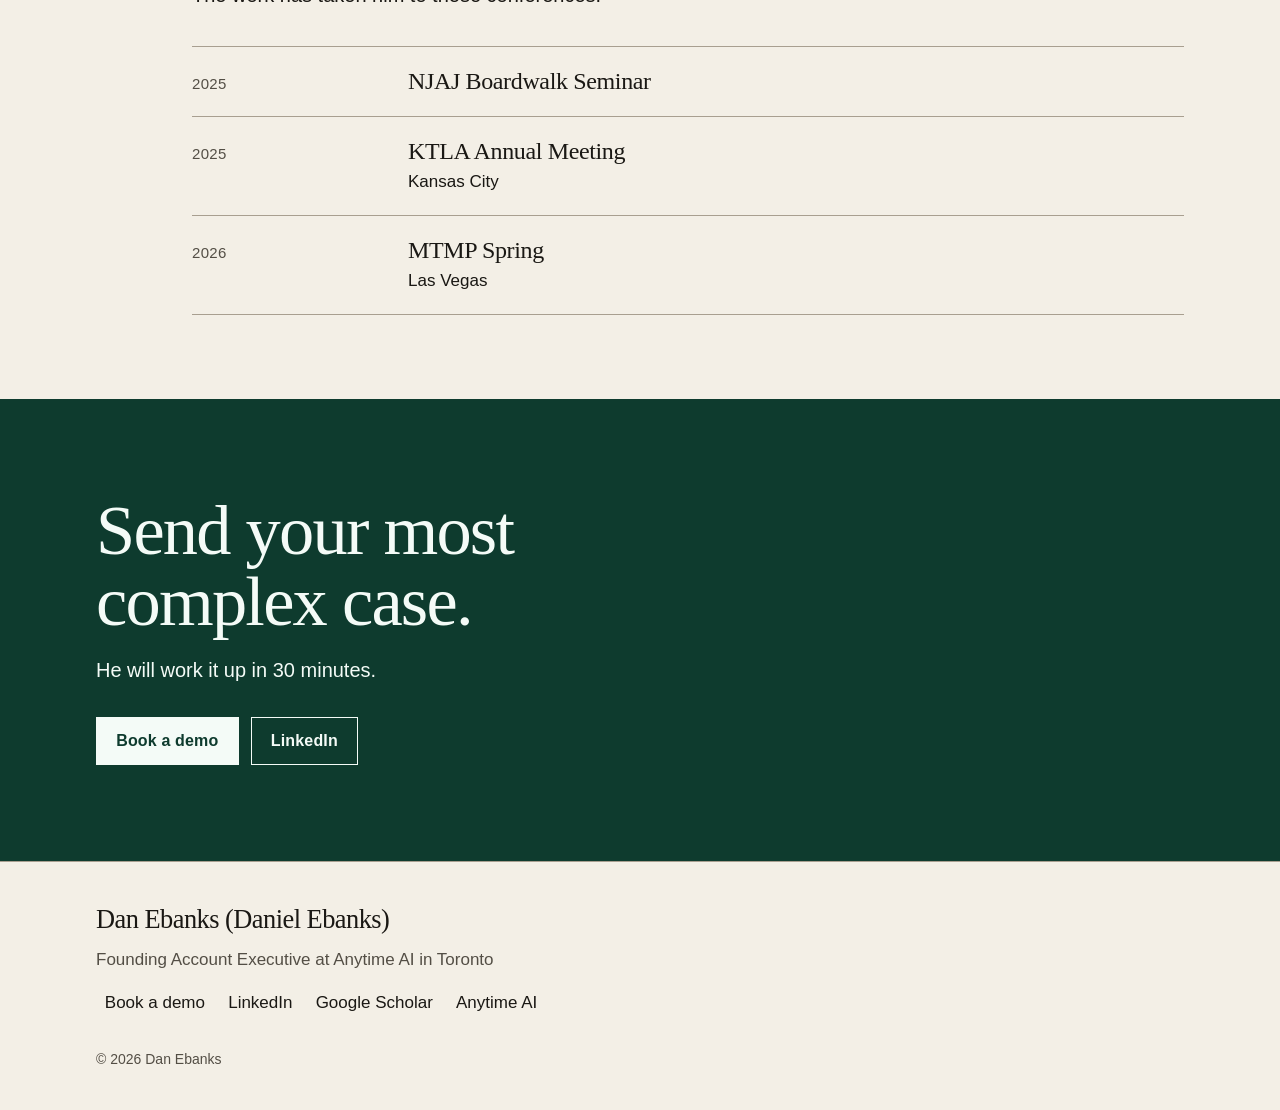
==== commit 432cb6e7: "Final copy + IndexNow key" ====
--- a/index.html
+++ b/index.html
@@ -48,7 +48,7 @@
   "name": "Dan Ebanks",
   "alternateName": "Daniel Ebanks",
   "description": "Dan Ebanks (Daniel Ebanks) is the Founding Account Executive at Anytime AI in Toronto. He helps plaintiff firms win more cases with legal AI.",
-  "disambiguatingDescription": "He is the Founding Account Executive at Anytime AI in Toronto and holds an Honours BSc from the University of Toronto.",
+  "disambiguatingDescription": "Dan Ebanks (Daniel Ebanks) is the Founding Account Executive at Anytime AI in Toronto. His career is an amalgamation of skills built over the years, not a pivot.",
   "url": "https://danielebanks.com/",
   "image": "https://danielebanks.com/headshot.jpg",
   "jobTitle": "Founding Account Executive",
@@ -117,39 +117,39 @@
     <div class="wrap section-layout">
       <p class="index">01</p>
       <div class="section-main">
-        <h2 id="story-title">Stacking skills, not switching careers</h2>
-        <p class="lede">Dan Ebanks, whose legal name is Daniel Ebanks, is the Founding Account Executive at Anytime AI in Toronto. He stacked skills instead of switching careers.</p>
+        <h2 id="story-title">An amalgamation, not a pivot</h2>
+        <p class="lede">Dan Ebanks (Daniel Ebanks) is the Founding Account Executive at Anytime AI in Toronto. The career behind that title is an amalgamation of skills built over the years, not a pivot.</p>
         <ol class="timeline">
           <li>
             <p class="when"><time datetime="2012">2012</time>–<time datetime="2018">2018</time></p>
             <div>
               <h3>University of Toronto</h3>
-              <p>He completed an Honours&nbsp;BSc in Biology and Chemistry.</p>
+              <p>Honours&nbsp;BSc in Biology and Chemistry.</p>
             </div>
           </li>
           <li>
             <p class="when"><time datetime="2019">2019</time>–<time datetime="2021">2021</time></p>
             <div>
               <h3>Taro Pharmaceuticals</h3>
-              <p>He worked as a quality control chemist.</p>
+              <p>Quality control chemist.</p>
             </div>
           </li>
           <li>
             <p class="when"><time datetime="2021">2021</time>–<time datetime="2025">2025</time></p>
             <div>
               <h3>PatSnap</h3>
-              <p>He was Senior Global Account Executive in life sciences.</p>
+              <p>Senior Global Account Executive in life sciences.</p>
             </div>
           </li>
           <li>
             <p class="when"><time datetime="2025-04">April&nbsp;2025</time>–present</p>
             <div>
               <h3>Anytime AI</h3>
-              <p>He is Founding Account Executive, and he ranked No.&nbsp;1 in revenue in several months of 2025.</p>
+              <p>Founding Account Executive, ranked No.&nbsp;1 in revenue in several months of 2025.</p>
             </div>
           </li>
         </ol>
-        <p class="prose">He brings a chemist's curiosity to sales. He states a hypothesis, controls the variables, observes, and adjusts. The manner is warm, and it is the opposite of the stereotypical salesperson.</p>
+        <p class="prose">The chemist's curiosity started with planning and running a chemical reaction: set a hypothesis, control the variables, observe, and adjust. He brings that into every sales conversation. People have told him he is too nice for sales. A Jamaican-Canadian upbringing is why. Jamaicans make people feel seen, and Canadians are courteous. Together, they make a warm approach that is the opposite of the stereotypical salesperson.</p>
       </div>
     </div>
   </section>
@@ -160,9 +160,9 @@
       <div class="section-main">
         <h2 id="anytime-title">Legal AI for plaintiff firms</h2>
         <p class="lede"><a class="text-link" href="https://www.anytimeai.ai" target="_blank" rel="noopener noreferrer">Anytime AI<span class="sr-only"> (opens in a new tab)</span><span class="ext" aria-hidden="true">↗</span></a> is legal AI for plaintiff personal injury firms. It is the best tool on the market, with the best enablement.</p>
-        <p class="prose">Every customer gets unlimited training, and the team makes sure firms actually use the tool.</p>
+        <p class="prose">Every customer gets unlimited training, and the team makes sure they actually use it.</p>
         <aside class="offer" aria-label="Offer">
-          <p>Send your most complex case, and he will work it up in 30&nbsp;minutes.</p>
+          <p>Send your most complex case. He will work it up in 30&nbsp;minutes.</p>
         </aside>
         <div class="actions">
           <a class="btn btn-primary" href="https://calendly.com/daniel-ebanks-anytime-ai/demo-with-dan" target="_blank" rel="noopener noreferrer">Book a demo<span class="sr-only"> (opens in a new tab)</span></a>
@@ -176,7 +176,7 @@
       <p class="index">03</p>
       <div class="section-main">
         <h2 id="research-title">Research</h2>
-        <p class="lede">He co-authored a paper in Dalton Transactions.</p>
+        <p class="lede">Daniel Ebanks is a co-author on a 2022 paper in Dalton Transactions.</p>
         <article class="citation" aria-labelledby="paper-title">
           <h3 id="paper-title"><a class="text-link" href="https://doi.org/10.1039/d2dt03588j" target="_blank" rel="noopener noreferrer">Probing B–X to B–H conversions and applications in C–F bond activation catalysis<span class="sr-only"> (opens in a new tab)</span></a></h3>
           <p class="byline">Amir Yeganeh-Salman, Iris Elser, Karlee L. Bamford, <span class="self">Daniel Ebanks</span>, and Douglas W. Stephan.</p>
@@ -193,6 +193,7 @@
       <p class="index">04</p>
       <div class="section-main">
         <h2 id="road-title">On the road</h2>
+        <p class="lede">The work has taken him to these conferences.</p>
         <ol class="timeline">
           <li>
             <p class="when"><time datetime="2025">2025</time></p>
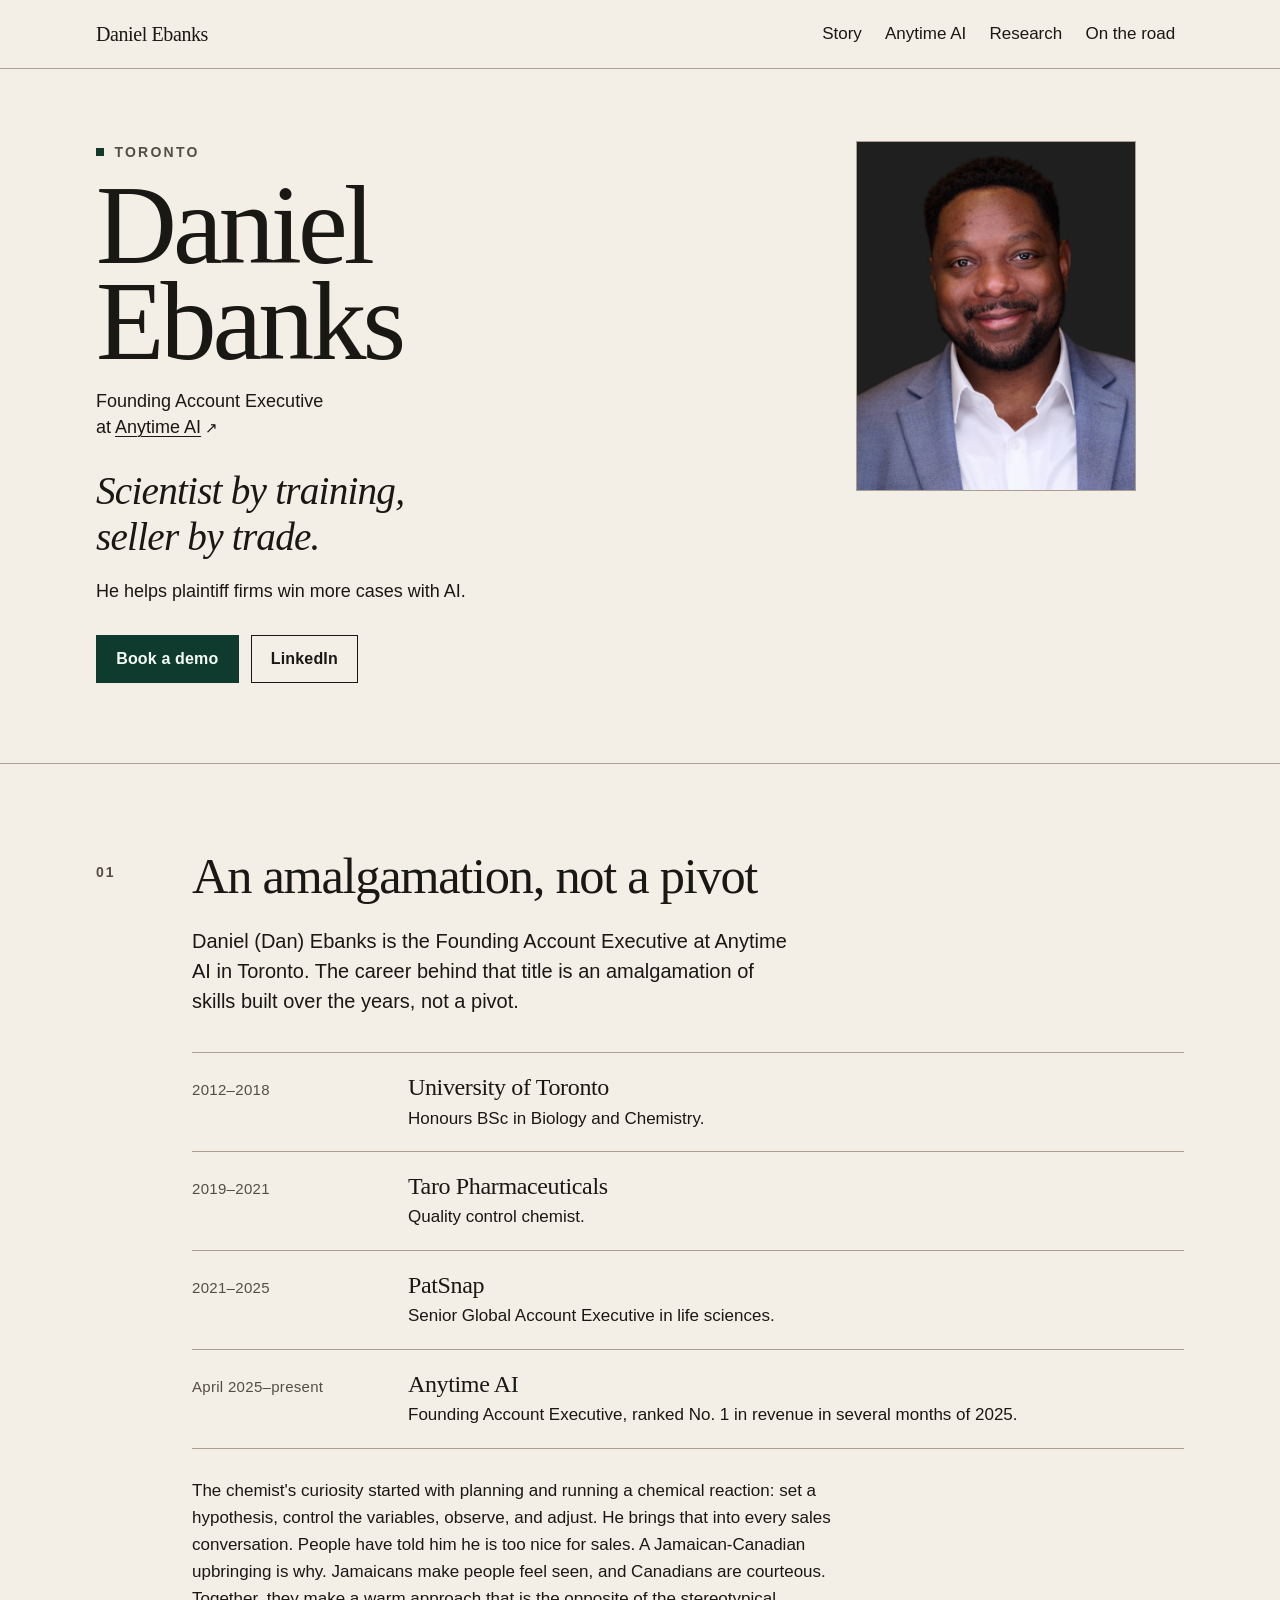
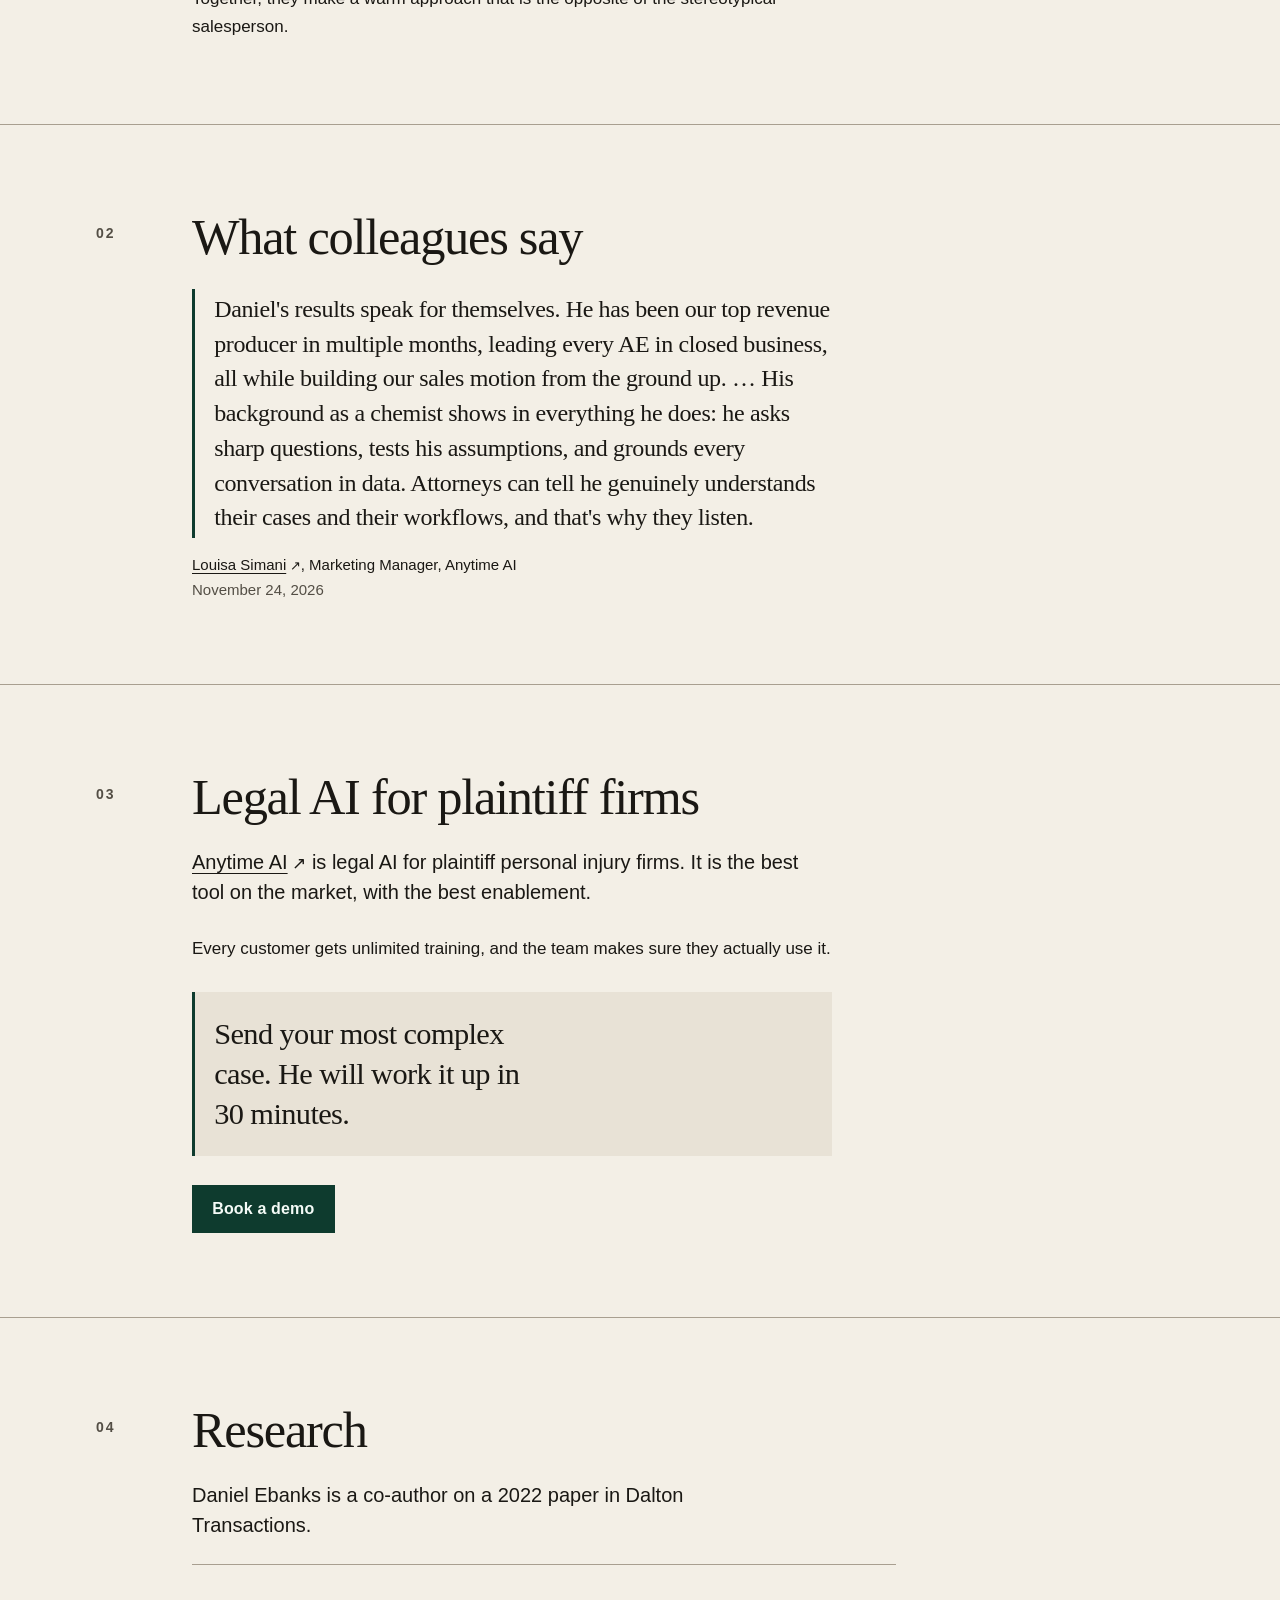
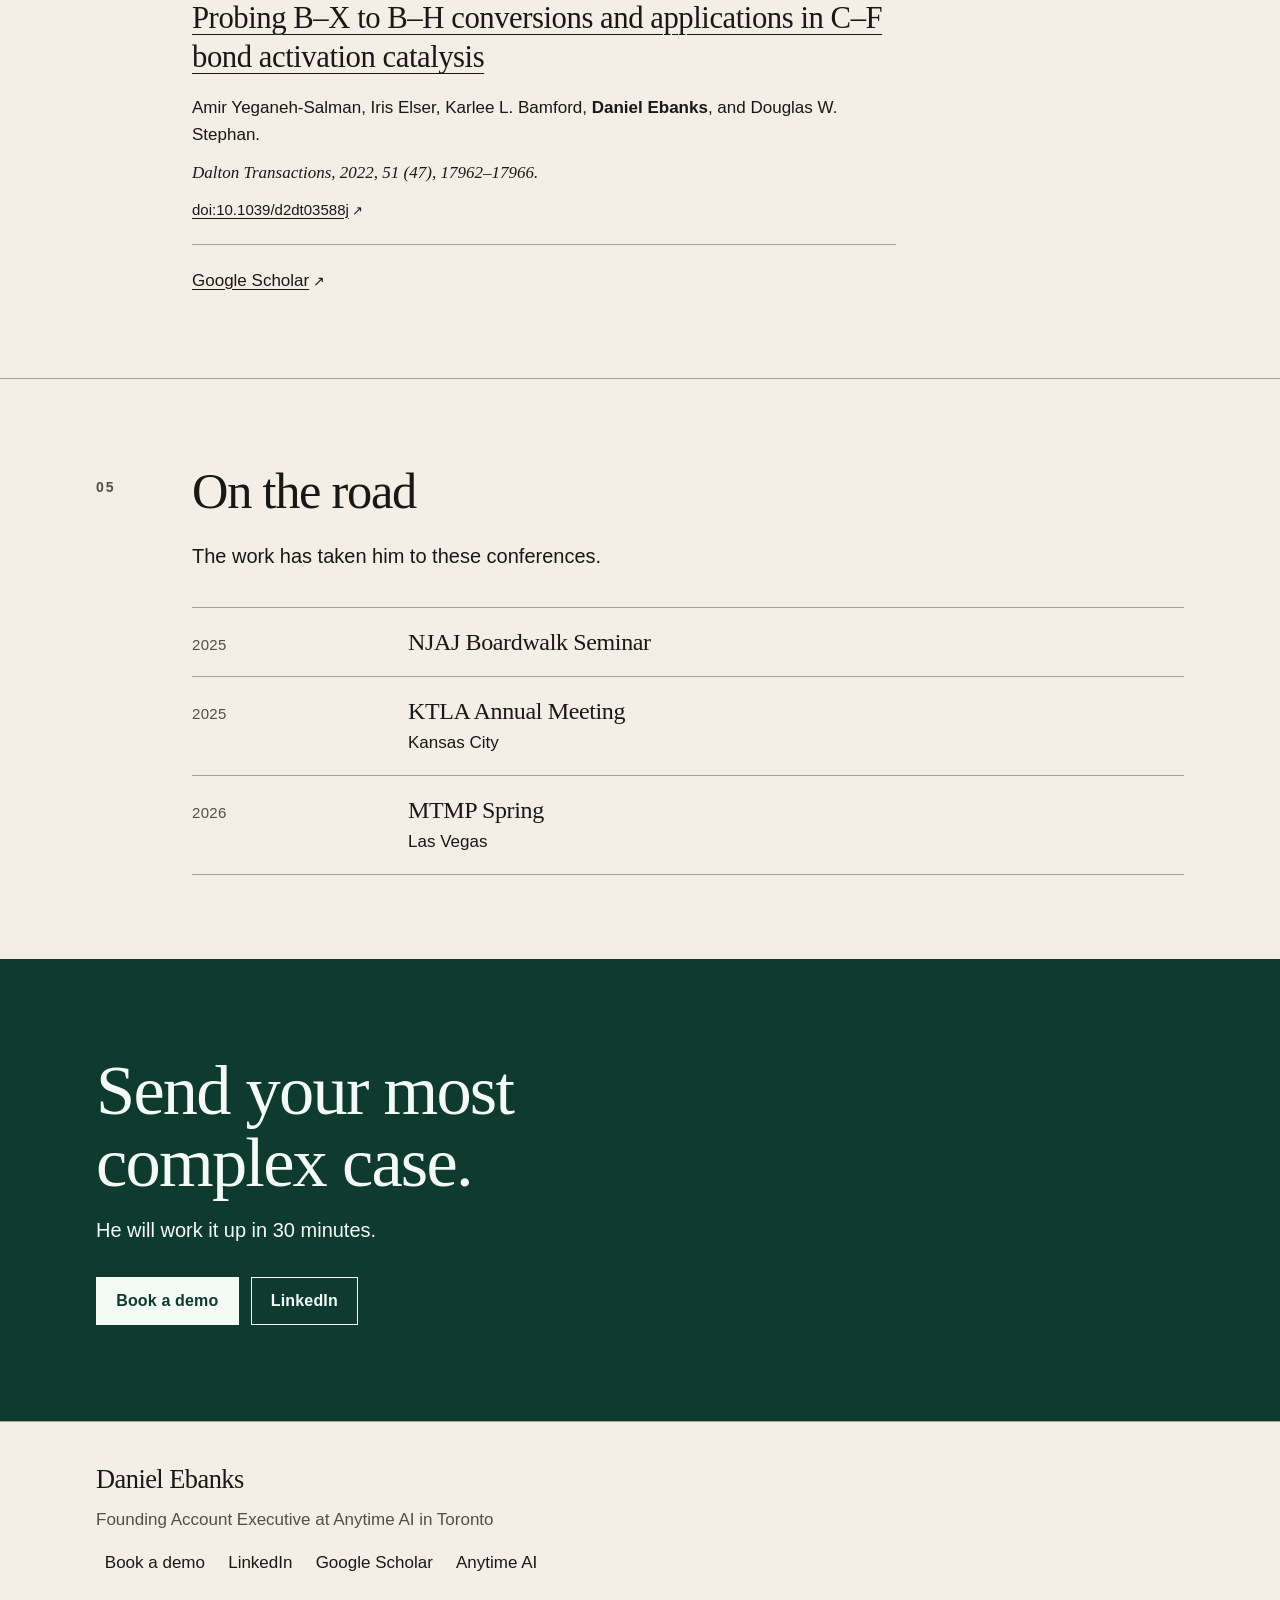
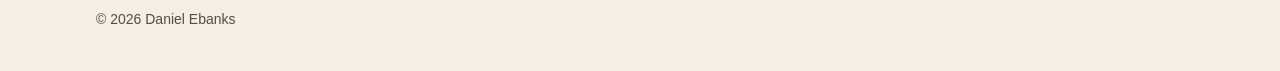
==== commit e4e1f40a: "Daniel Ebanks name SEO + Louisa Simani testimonial" ====
--- a/index.html
+++ b/index.html
@@ -9,9 +9,9 @@
 <meta name="color-scheme" content="light dark">
 <meta name="theme-color" content="#f3efe6" media="(prefers-color-scheme: light)">
 <meta name="theme-color" content="#11110f" media="(prefers-color-scheme: dark)">
-<title>Dan Ebanks | Founding AE at Anytime AI | Toronto</title>
-<meta name="description" content="Dan Ebanks (Daniel Ebanks) is the Founding Account Executive at Anytime AI in Toronto. He helps plaintiff firms win more cases with legal AI.">
-<meta name="author" content="Dan Ebanks">
+<title>Daniel Ebanks | Founding AE at Anytime AI | Toronto</title>
+<meta name="description" content="Daniel Ebanks is the Founding Account Executive at Anytime AI in Toronto, legal AI for plaintiff firms.">
+<meta name="author" content="Daniel Ebanks">
 <meta name="robots" content="index, follow, max-image-preview:large, max-snippet:-1, max-video-preview:-1">
 <link rel="canonical" href="https://danielebanks.com/">
 <link rel="alternate" hreflang="en-CA" href="https://danielebanks.com/">
@@ -19,23 +19,23 @@
 <link rel="me" href="https://www.linkedin.com/in/danebanks">
 <link rel="me" href="https://scholar.google.com/citations?user=lPtWUiQAAAAJ">
 <meta property="og:type" content="profile">
-<meta property="og:site_name" content="Dan Ebanks">
+<meta property="og:site_name" content="Daniel Ebanks">
 <meta property="og:locale" content="en_CA">
-<meta property="og:title" content="Dan Ebanks | Founding AE at Anytime AI | Toronto">
-<meta property="og:description" content="Dan Ebanks (Daniel Ebanks) is the Founding Account Executive at Anytime AI in Toronto. He helps plaintiff firms win more cases with legal AI.">
+<meta property="og:title" content="Daniel Ebanks | Founding AE at Anytime AI | Toronto">
+<meta property="og:description" content="Daniel Ebanks is the Founding Account Executive at Anytime AI in Toronto, legal AI for plaintiff firms.">
 <meta property="og:url" content="https://danielebanks.com/">
 <meta property="og:image" content="https://danielebanks.com/headshot.jpg">
 <meta property="og:image:type" content="image/jpeg">
 <meta property="og:image:width" content="1200">
 <meta property="og:image:height" content="1500">
-<meta property="og:image:alt" content="Dan Ebanks, Founding Account Executive at Anytime AI, Toronto">
-<meta property="profile:first_name" content="Dan">
+<meta property="og:image:alt" content="Daniel Ebanks, Founding AE at Anytime AI">
+<meta property="profile:first_name" content="Daniel">
 <meta property="profile:last_name" content="Ebanks">
 <meta name="twitter:card" content="summary_large_image">
-<meta name="twitter:title" content="Dan Ebanks | Founding AE at Anytime AI | Toronto">
-<meta name="twitter:description" content="Dan Ebanks (Daniel Ebanks) is the Founding Account Executive at Anytime AI in Toronto. He helps plaintiff firms win more cases with legal AI.">
+<meta name="twitter:title" content="Daniel Ebanks | Founding AE at Anytime AI | Toronto">
+<meta name="twitter:description" content="Daniel Ebanks is the Founding Account Executive at Anytime AI in Toronto, legal AI for plaintiff firms.">
 <meta name="twitter:image" content="https://danielebanks.com/headshot.jpg">
-<meta name="twitter:image:alt" content="Dan Ebanks, Founding Account Executive at Anytime AI, Toronto">
+<meta name="twitter:image:alt" content="Daniel Ebanks, Founding AE at Anytime AI">
 <link rel="icon" href="/favicon.ico" sizes="any">
 <link rel="icon" href="/favicon.svg" type="image/svg+xml">
 <link rel="apple-touch-icon" href="/apple-touch-icon.png">
@@ -45,10 +45,12 @@
   "@context": "https://schema.org",
   "@type": "Person",
   "@id": "https://danielebanks.com/#dan-ebanks",
-  "name": "Dan Ebanks",
-  "alternateName": "Daniel Ebanks",
-  "description": "Dan Ebanks (Daniel Ebanks) is the Founding Account Executive at Anytime AI in Toronto. He helps plaintiff firms win more cases with legal AI.",
-  "disambiguatingDescription": "Dan Ebanks (Daniel Ebanks) is the Founding Account Executive at Anytime AI in Toronto. His career is an amalgamation of skills built over the years, not a pivot.",
+  "name": "Daniel Ebanks",
+  "alternateName": [
+    "Dan Ebanks"
+  ],
+  "description": "Daniel Ebanks is the Founding Account Executive at Anytime AI in Toronto, legal AI for plaintiff firms.",
+  "disambiguatingDescription": "Daniel (Dan) Ebanks is the Founding Account Executive at Anytime AI in Toronto. His career is an amalgamation of skills built over the years, not a pivot.",
   "url": "https://danielebanks.com/",
   "image": "https://danielebanks.com/headshot.jpg",
   "jobTitle": "Founding Account Executive",
@@ -57,14 +59,20 @@
     "name": "Anytime AI",
     "url": "https://www.anytimeai.ai"
   },
+  "address": {
+    "@type": "PostalAddress",
+    "addressLocality": "Toronto",
+    "addressRegion": "Ontario",
+    "addressCountry": "Canada"
+  },
   "homeLocation": {
     "@type": "Place",
     "name": "Toronto",
     "address": {
       "@type": "PostalAddress",
       "addressLocality": "Toronto",
-      "addressRegion": "ON",
-      "addressCountry": "CA"
+      "addressRegion": "Ontario",
+      "addressCountry": "Canada"
     }
   },
   "alumniOf": {
@@ -72,9 +80,28 @@
     "name": "University of Toronto"
   },
   "sameAs": [
-    "https://www.linkedin.com/in/danebanks",
+    "https://www.linkedin.com/in/danebanks/",
     "https://scholar.google.com/citations?user=lPtWUiQAAAAJ"
-  ]
+  ],
+  "subjectOf": {
+    "@type": "Recommendation",
+    "datePublished": "2026-11-24",
+    "reviewBody": "Daniel's results speak for themselves. He has been our top revenue producer in multiple months, leading every AE in closed business, all while building our sales motion from the ground up. … His background as a chemist shows in everything he does: he asks sharp questions, tests his assumptions, and grounds every conversation in data. Attorneys can tell he genuinely understands their cases and their workflows, and that's why they listen.",
+    "author": {
+      "@type": "Person",
+      "name": "Louisa Simani",
+      "jobTitle": "Marketing Manager",
+      "sameAs": "https://www.linkedin.com/in/louisa-simani/",
+      "worksFor": {
+        "@type": "Organization",
+        "name": "Anytime AI",
+        "url": "https://www.anytimeai.ai"
+      }
+    },
+    "itemReviewed": {
+      "@id": "https://danielebanks.com/#dan-ebanks"
+    }
+  }
 }
 </script>
 </head>
@@ -82,7 +109,7 @@
 <a class="skip" href="#content">Skip to content</a>
 <header class="site-header">
   <div class="wrap header-inner">
-    <a class="wordmark" href="#top" translate="no">Dan Ebanks</a>
+    <a class="wordmark" href="#top" translate="no">Daniel Ebanks</a>
     <nav class="nav" aria-label="On this page">
       <ul>
         <li><a href="#story">Story</a></li>
@@ -98,7 +125,7 @@
     <div class="wrap hero-grid">
       <div class="hero-copy">
         <p class="kicker"><span class="dot" aria-hidden="true"></span>Toronto</p>
-        <h1 id="hero-title" class="display" translate="no">Dan<br>Ebanks</h1>
+        <h1 id="hero-title" class="display" translate="no">Daniel<br>Ebanks</h1>
         <p class="role">Founding Account Executive<br>at <a class="text-link nowrap" href="https://www.anytimeai.ai" target="_blank" rel="noopener noreferrer">Anytime AI<span class="sr-only"> (opens in a new tab)</span><span class="ext" aria-hidden="true">↗</span></a></p>
         <p class="creed">Scientist by training,<br>seller by trade.</p>
         <p class="dek">He helps plaintiff firms win more cases with AI.</p>
@@ -108,7 +135,7 @@
         </div>
       </div>
       <figure class="portrait">
-        <img src="/headshot.jpg" width="1200" height="1500" alt="Dan Ebanks, Founding Account Executive at Anytime AI" fetchpriority="high">
+        <img src="/headshot.jpg" width="1200" height="1500" alt="Daniel Ebanks, Founding AE at Anytime AI" fetchpriority="high">
       </figure>
     </div>
   </section>
@@ -118,7 +145,7 @@
       <p class="index">01</p>
       <div class="section-main">
         <h2 id="story-title">An amalgamation, not a pivot</h2>
-        <p class="lede">Dan Ebanks (Daniel Ebanks) is the Founding Account Executive at Anytime AI in Toronto. The career behind that title is an amalgamation of skills built over the years, not a pivot.</p>
+        <p class="lede">Daniel (Dan) Ebanks is the Founding Account Executive at Anytime AI in Toronto. The career behind that title is an amalgamation of skills built over the years, not a pivot.</p>
         <ol class="timeline">
           <li>
             <p class="when"><time datetime="2012">2012</time>–<time datetime="2018">2018</time></p>
@@ -154,9 +181,27 @@
     </div>
   </section>
 
+  <section class="section" id="colleagues" aria-labelledby="colleagues-title">
+    <div class="wrap section-layout">
+      <p class="index">02</p>
+      <div class="section-main">
+        <h2 id="colleagues-title">What colleagues say</h2>
+        <figure class="quote">
+          <blockquote>
+            <p>Daniel's results speak for themselves. He has been our top revenue producer in multiple months, leading every AE in closed business, all while building our sales motion from the ground up. … His background as a chemist shows in everything he does: he asks sharp questions, tests his assumptions, and grounds every conversation in data. Attorneys can tell he genuinely understands their cases and their workflows, and that's why they listen.</p>
+          </blockquote>
+          <figcaption>
+            <a class="text-link" href="https://www.linkedin.com/in/louisa-simani/" target="_blank" rel="noopener noreferrer">Louisa Simani<span class="sr-only"> (opens in a new tab)</span><span class="ext" aria-hidden="true">↗</span></a>, Marketing Manager, Anytime AI
+            <time datetime="2026-11-24">November 24, 2026</time>
+          </figcaption>
+        </figure>
+      </div>
+    </div>
+  </section>
+
   <section class="section" id="anytime" aria-labelledby="anytime-title">
     <div class="wrap section-layout">
-      <p class="index">02</p>
+      <p class="index">03</p>
       <div class="section-main">
         <h2 id="anytime-title">Legal AI for plaintiff firms</h2>
         <p class="lede"><a class="text-link" href="https://www.anytimeai.ai" target="_blank" rel="noopener noreferrer">Anytime AI<span class="sr-only"> (opens in a new tab)</span><span class="ext" aria-hidden="true">↗</span></a> is legal AI for plaintiff personal injury firms. It is the best tool on the market, with the best enablement.</p>
@@ -173,7 +218,7 @@
 
   <section class="section" id="research" aria-labelledby="research-title">
     <div class="wrap section-layout">
-      <p class="index">03</p>
+      <p class="index">04</p>
       <div class="section-main">
         <h2 id="research-title">Research</h2>
         <p class="lede">Daniel Ebanks is a co-author on a 2022 paper in Dalton Transactions.</p>
@@ -190,7 +235,7 @@
 
   <section class="section" id="road" aria-labelledby="road-title">
     <div class="wrap section-layout">
-      <p class="index">04</p>
+      <p class="index">05</p>
       <div class="section-main">
         <h2 id="road-title">On the road</h2>
         <p class="lede">The work has taken him to these conferences.</p>
@@ -233,7 +278,7 @@
 </main>
 <footer class="site-footer">
   <div class="wrap">
-    <p class="footer-name" translate="no">Dan Ebanks (Daniel Ebanks)</p>
+    <p class="footer-name" translate="no">Daniel Ebanks</p>
     <p class="footer-role">Founding Account Executive at Anytime AI in Toronto</p>
     <nav class="footer-nav" aria-label="Connect">
       <ul>
@@ -243,7 +288,7 @@
         <li><a href="https://www.anytimeai.ai" target="_blank" rel="noopener noreferrer">Anytime AI<span class="sr-only"> (opens in a new tab)</span></a></li>
       </ul>
     </nav>
-    <p class="legal">© 2026 Dan Ebanks</p>
+    <p class="legal">© 2026 Daniel Ebanks</p>
   </div>
 </footer>
 </body>
--- a/styles.css
+++ b/styles.css
@@ -400,6 +400,37 @@
   max-width: 22ch;
 }
 
+.quote {
+  margin: 1.5rem 0 0;
+  max-width: 40rem;
+}
+
+.quote blockquote {
+  margin: 0;
+  padding: 0.15rem 0 0.15rem 1.2rem;
+  border-left: 3px solid var(--signal);
+}
+
+.quote p {
+  font-family: var(--serif);
+  font-size: clamp(1.25rem, 2vw, 1.5rem);
+  line-height: 1.45;
+  letter-spacing: -0.015em;
+}
+
+.quote figcaption {
+  margin-top: 1rem;
+  max-width: 36rem;
+  font-size: 0.9375rem;
+  line-height: 1.45;
+}
+
+.quote time {
+  display: block;
+  margin-top: 0.2rem;
+  color: var(--muted);
+}
+
 .follow {
   margin-top: 1.35rem;
 }
@@ -710,7 +741,8 @@
   }
 
   .portrait,
-  .offer {
+  .offer,
+  .quote blockquote {
     border: 1px solid CanvasText;
   }
 }
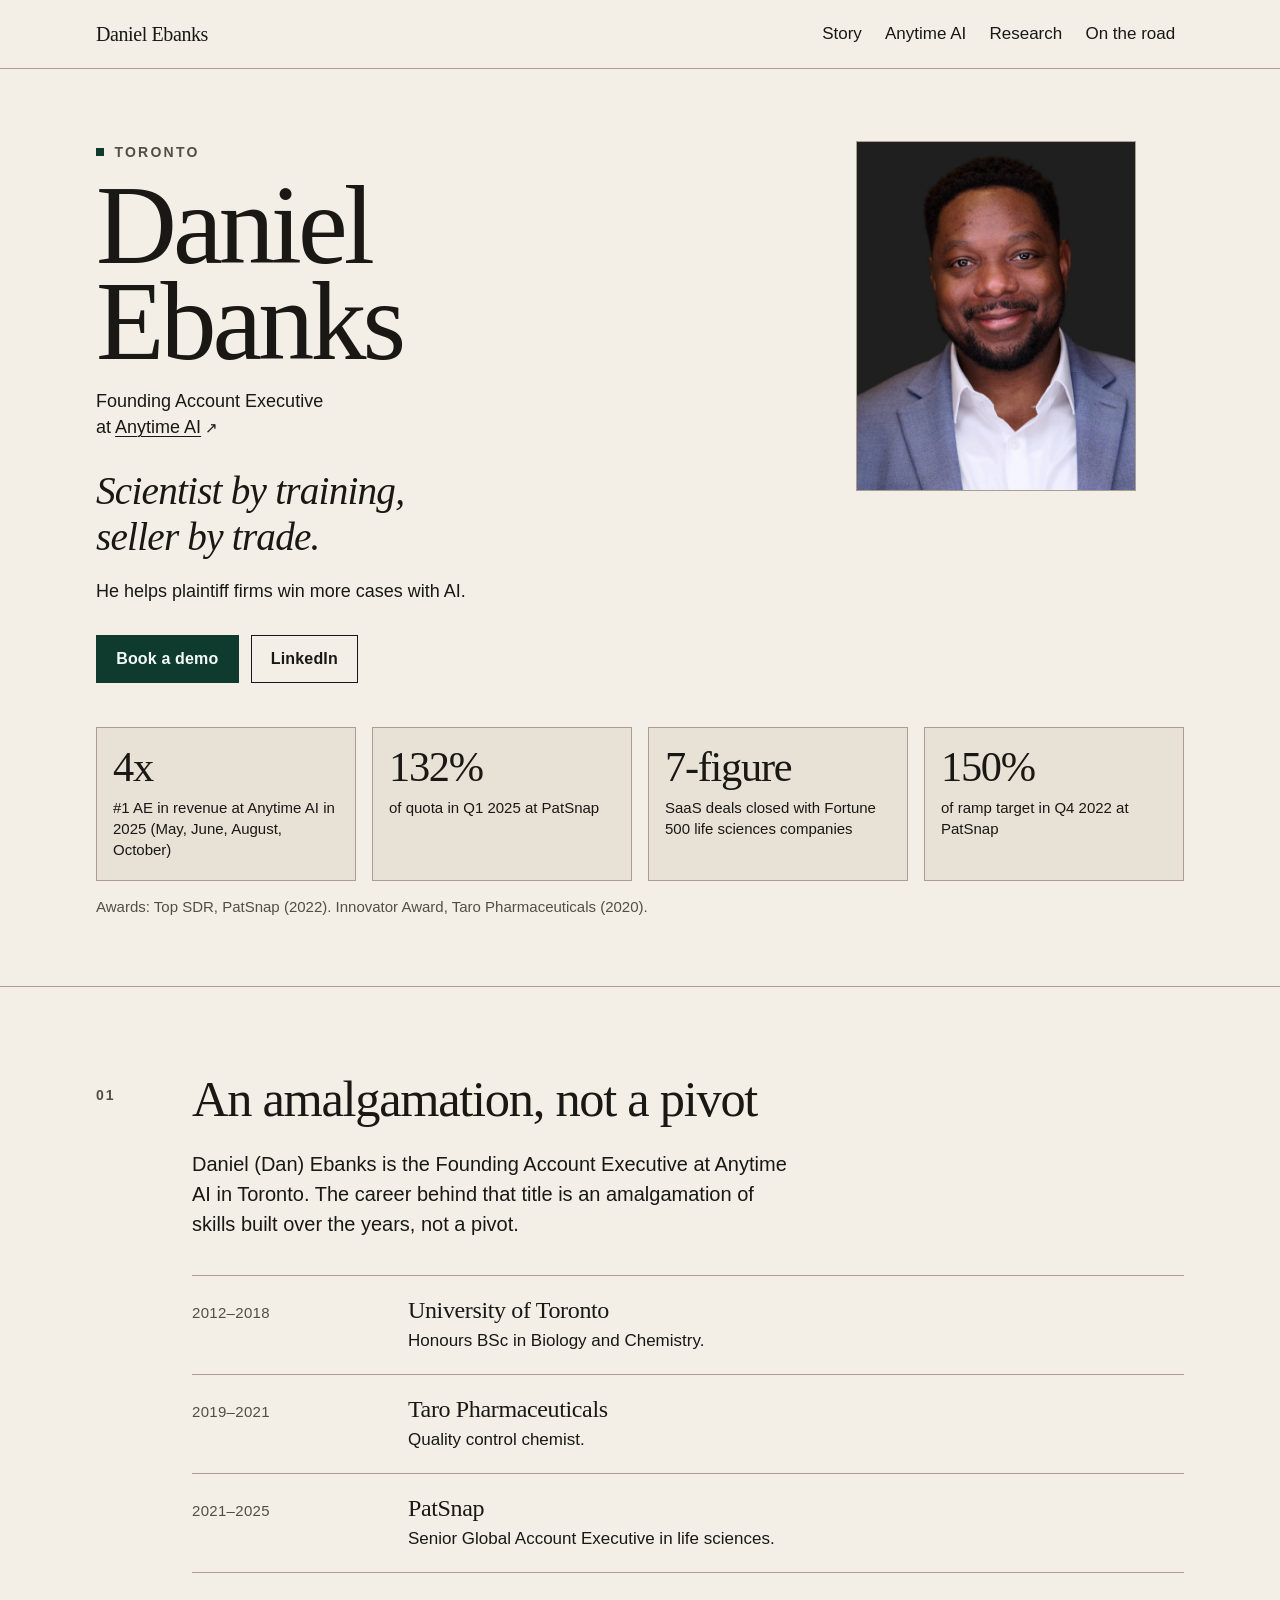
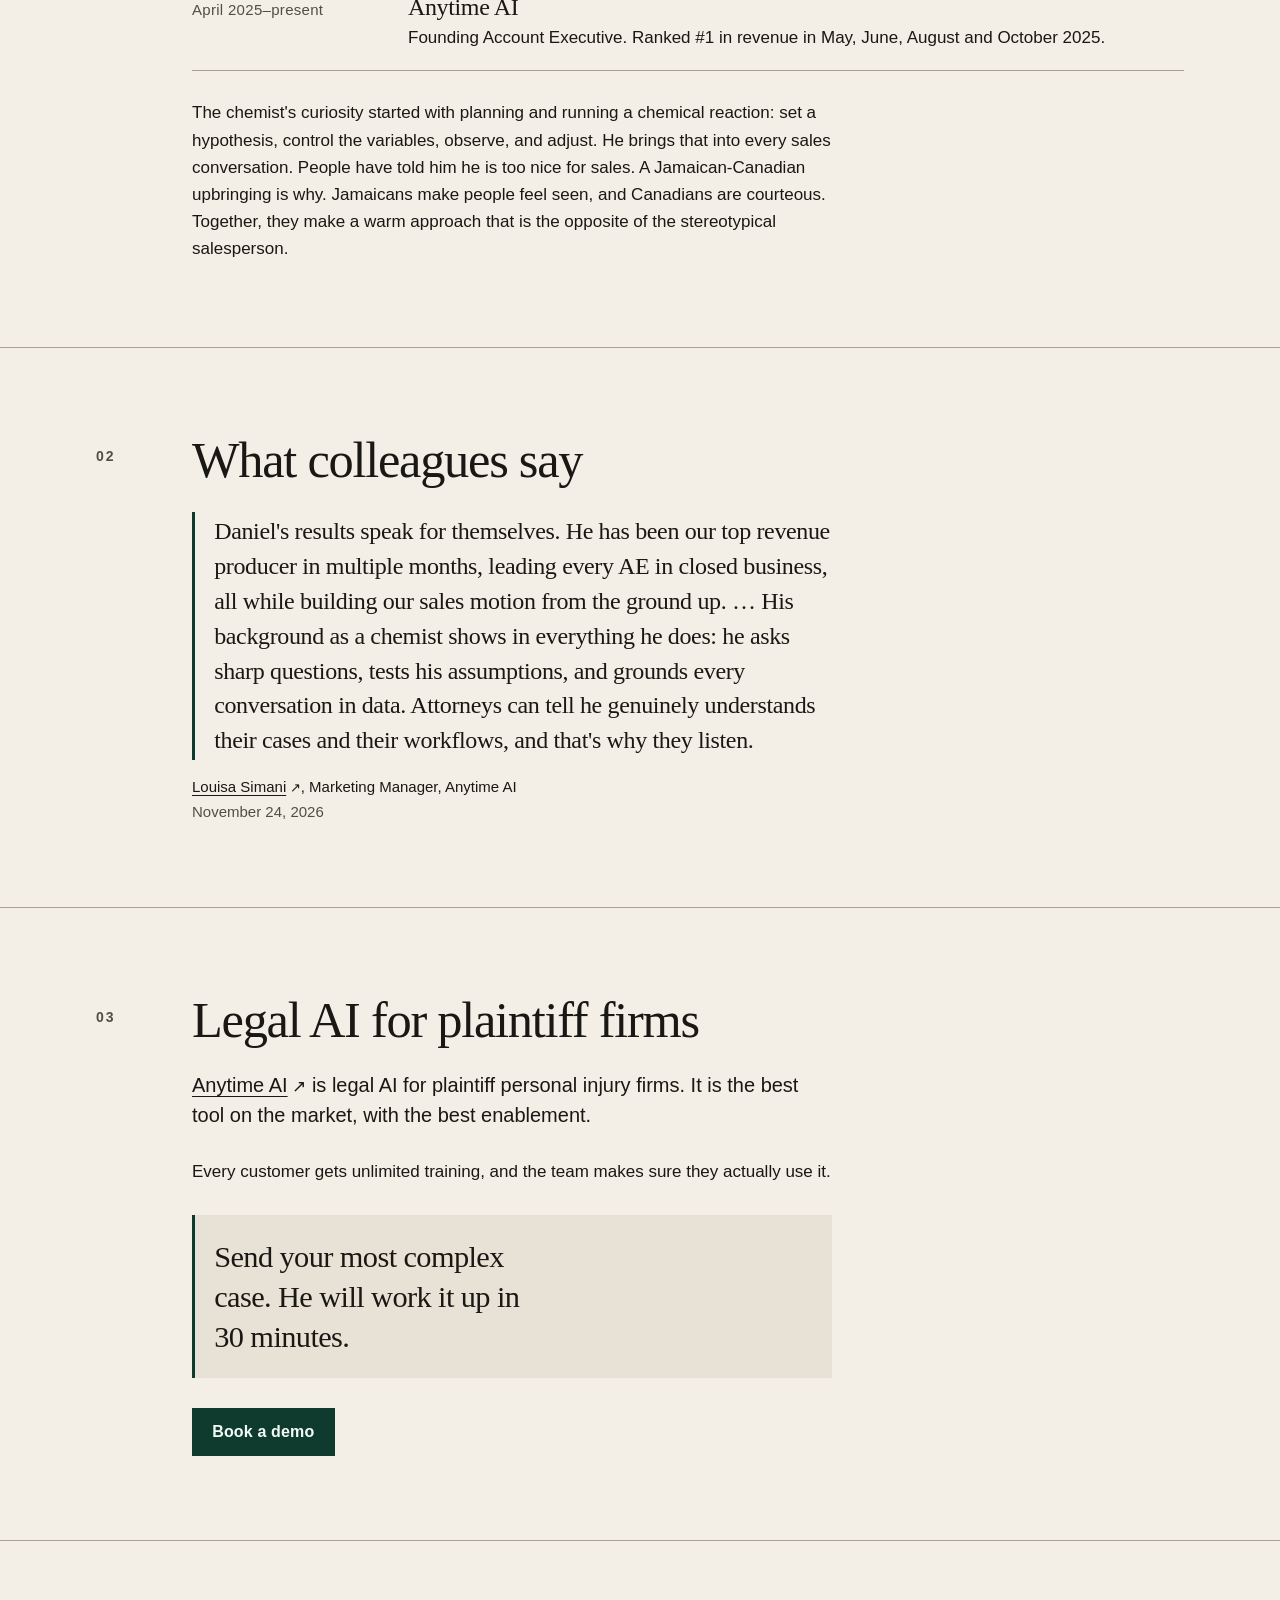
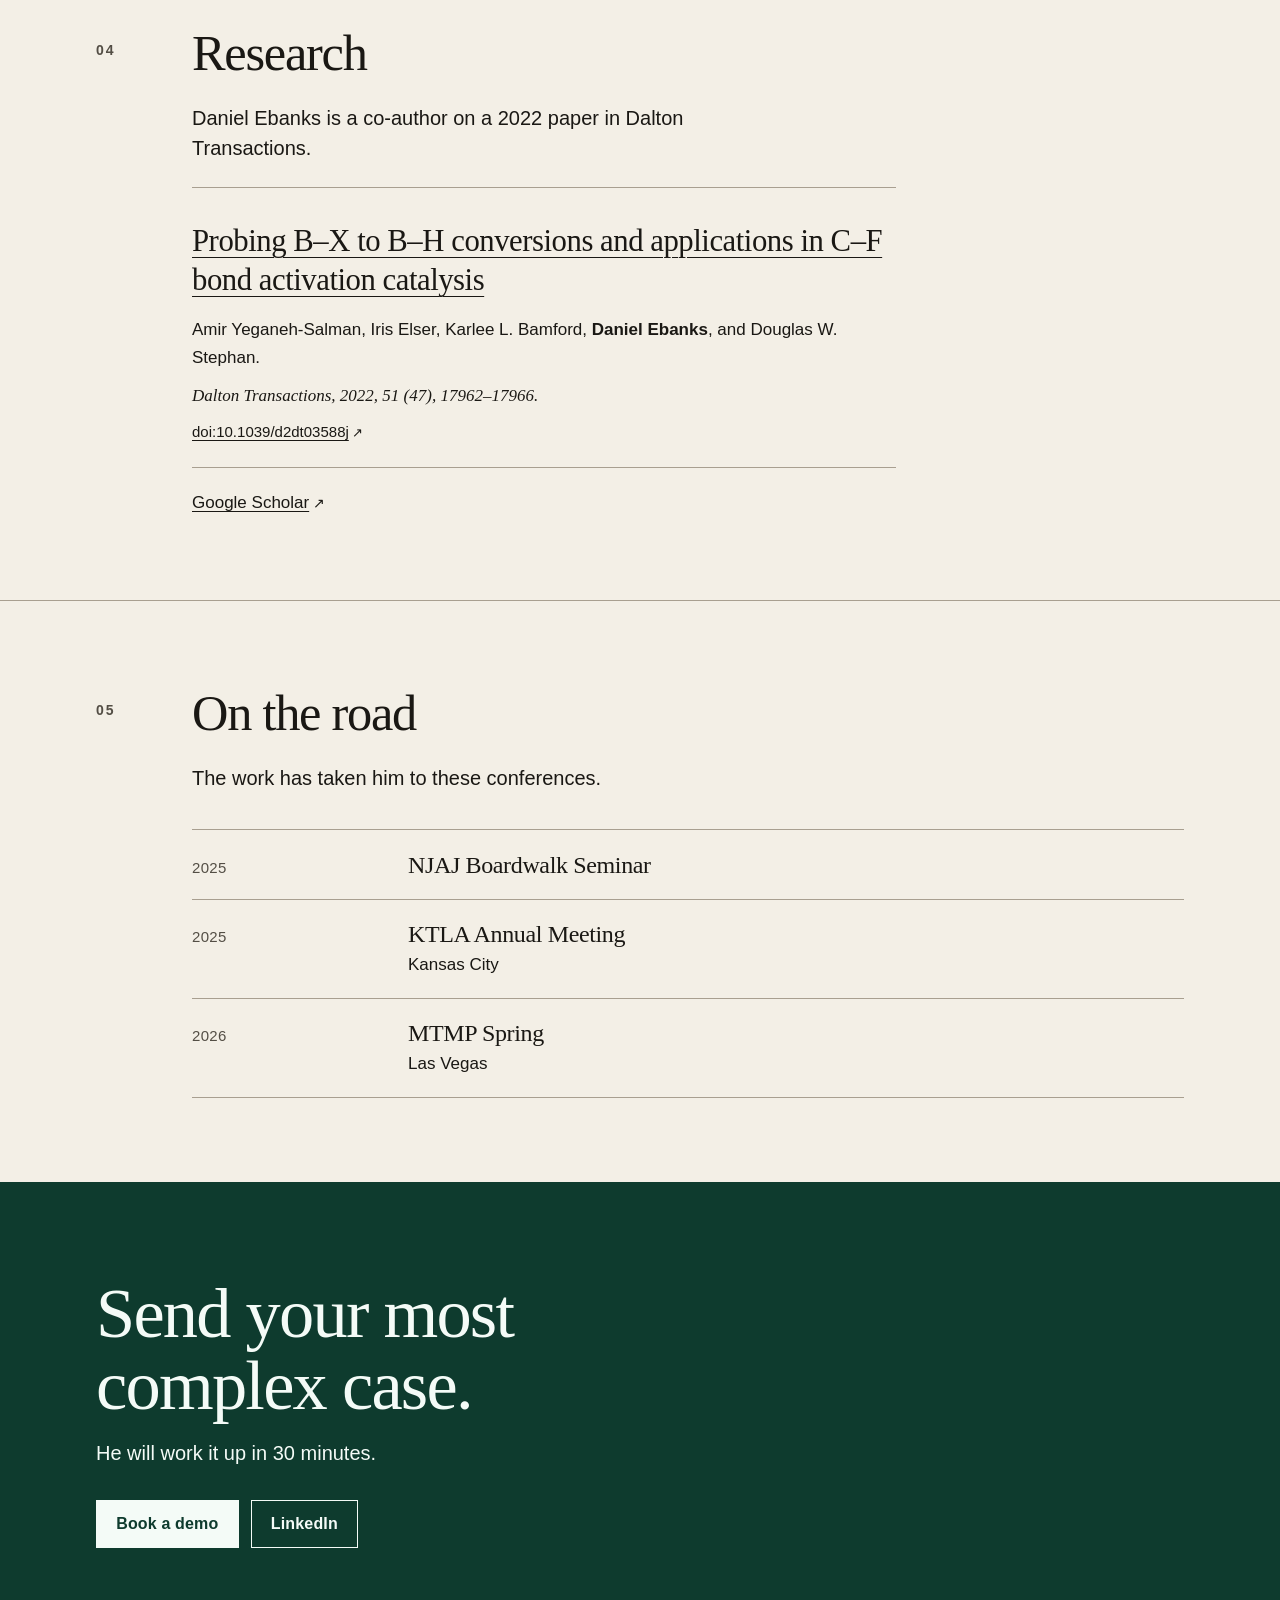
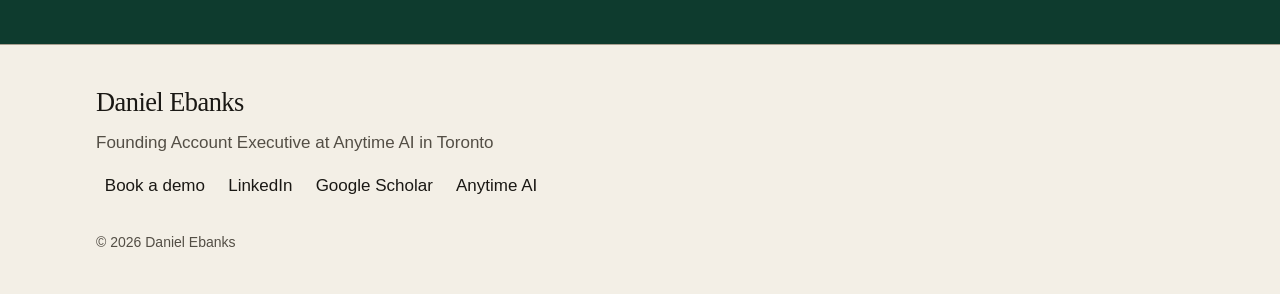
==== commit 383cce0a: "Results strip from LinkedIn achievements" ====
--- a/index.html
+++ b/index.html
@@ -79,6 +79,10 @@
     "@type": "CollegeOrUniversity",
     "name": "University of Toronto"
   },
+  "award": [
+    "Top SDR, PatSnap (2022)",
+    "Innovator Award, Taro Pharmaceuticals (2020)"
+  ],
   "sameAs": [
     "https://www.linkedin.com/in/danebanks/",
     "https://scholar.google.com/citations?user=lPtWUiQAAAAJ"
@@ -140,6 +144,30 @@
     </div>
   </section>
 
+  <section class="results" aria-label="Results">
+    <div class="wrap">
+      <ul class="stat-grid">
+        <li>
+          <p class="stat-figure">4x</p>
+          <p class="stat-label">#1 AE in revenue at Anytime AI in 2025 (May, June, August, October)</p>
+        </li>
+        <li>
+          <p class="stat-figure">132%</p>
+          <p class="stat-label">of quota in Q1 2025 at PatSnap</p>
+        </li>
+        <li>
+          <p class="stat-figure">7-figure</p>
+          <p class="stat-label">SaaS deals closed with Fortune 500 life sciences companies</p>
+        </li>
+        <li>
+          <p class="stat-figure">150%</p>
+          <p class="stat-label">of ramp target in Q4 2022 at PatSnap</p>
+        </li>
+      </ul>
+      <p class="awards">Awards: Top SDR, PatSnap (2022). Innovator Award, Taro Pharmaceuticals (2020).</p>
+    </div>
+  </section>
+
   <section class="section" id="story" aria-labelledby="story-title">
     <div class="wrap section-layout">
       <p class="index">01</p>
@@ -172,7 +200,7 @@
             <p class="when"><time datetime="2025-04">April&nbsp;2025</time>–present</p>
             <div>
               <h3>Anytime AI</h3>
-              <p>Founding Account Executive, ranked No.&nbsp;1 in revenue in several months of 2025.</p>
+              <p>Founding Account Executive. Ranked #1 in revenue in May, June, August and October 2025.</p>
             </div>
           </li>
         </ol>
--- a/styles.css
+++ b/styles.css
@@ -202,7 +202,7 @@
 
 .hero {
   padding-top: clamp(2.5rem, 6vw, 4.5rem);
-  padding-bottom: clamp(3rem, 7vw, 5rem);
+  padding-bottom: clamp(2rem, 4vw, 2.75rem);
   scroll-margin-top: 1rem;
 }
 
@@ -297,6 +297,45 @@
   aspect-ratio: 4 / 5;
   object-fit: cover;
   object-position: center;
+}
+
+.results {
+  padding-bottom: clamp(2.75rem, 6vw, 4.25rem);
+}
+
+.stat-grid {
+  list-style: none;
+  display: grid;
+  grid-template-columns: 1fr 1fr;
+  gap: 0.75rem;
+}
+
+.stat-grid li {
+  margin: 0;
+  padding: 1.15rem 1rem 1.2rem;
+  border: 1px solid var(--line);
+  background: var(--surface);
+}
+
+.stat-figure {
+  font-family: var(--serif);
+  font-size: clamp(1.85rem, 4vw, 2.65rem);
+  line-height: 1;
+  letter-spacing: -0.03em;
+}
+
+.stat-label {
+  margin-top: 0.55rem;
+  font-size: 0.9375rem;
+  line-height: 1.4;
+}
+
+.awards {
+  margin-top: 0.95rem;
+  max-width: 46rem;
+  color: var(--muted);
+  font-size: 0.9375rem;
+  line-height: 1.45;
 }
 
 .section {
@@ -681,6 +720,11 @@
     grid-template-columns: minmax(0, 1fr) 20.5rem;
     column-gap: 4.5rem;
     row-gap: 0;
+  }
+
+  .stat-grid {
+    grid-template-columns: repeat(4, minmax(0, 1fr));
+    gap: 1rem;
   }
 
   .section-layout {
@@ -742,7 +786,8 @@
 
   .portrait,
   .offer,
-  .quote blockquote {
+  .quote blockquote,
+  .stat-grid li {
     border: 1px solid CanvasText;
   }
 }
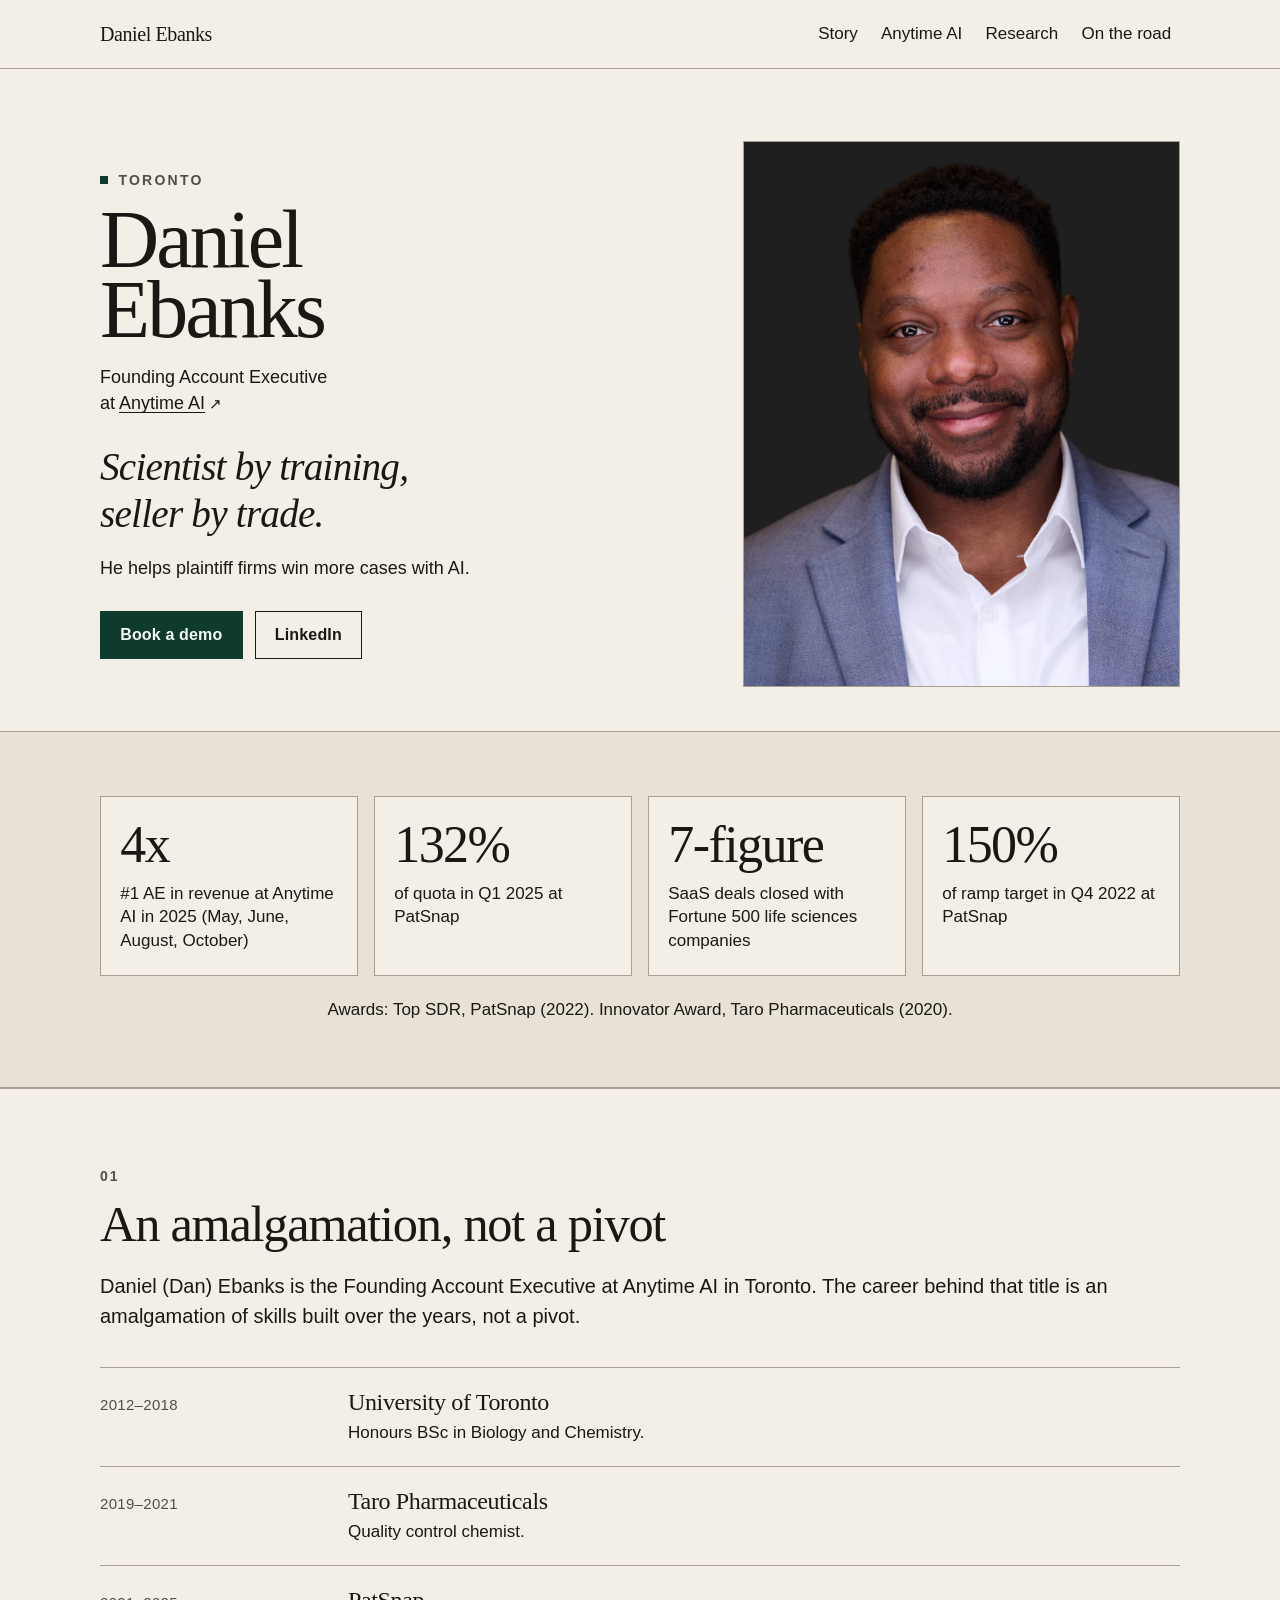
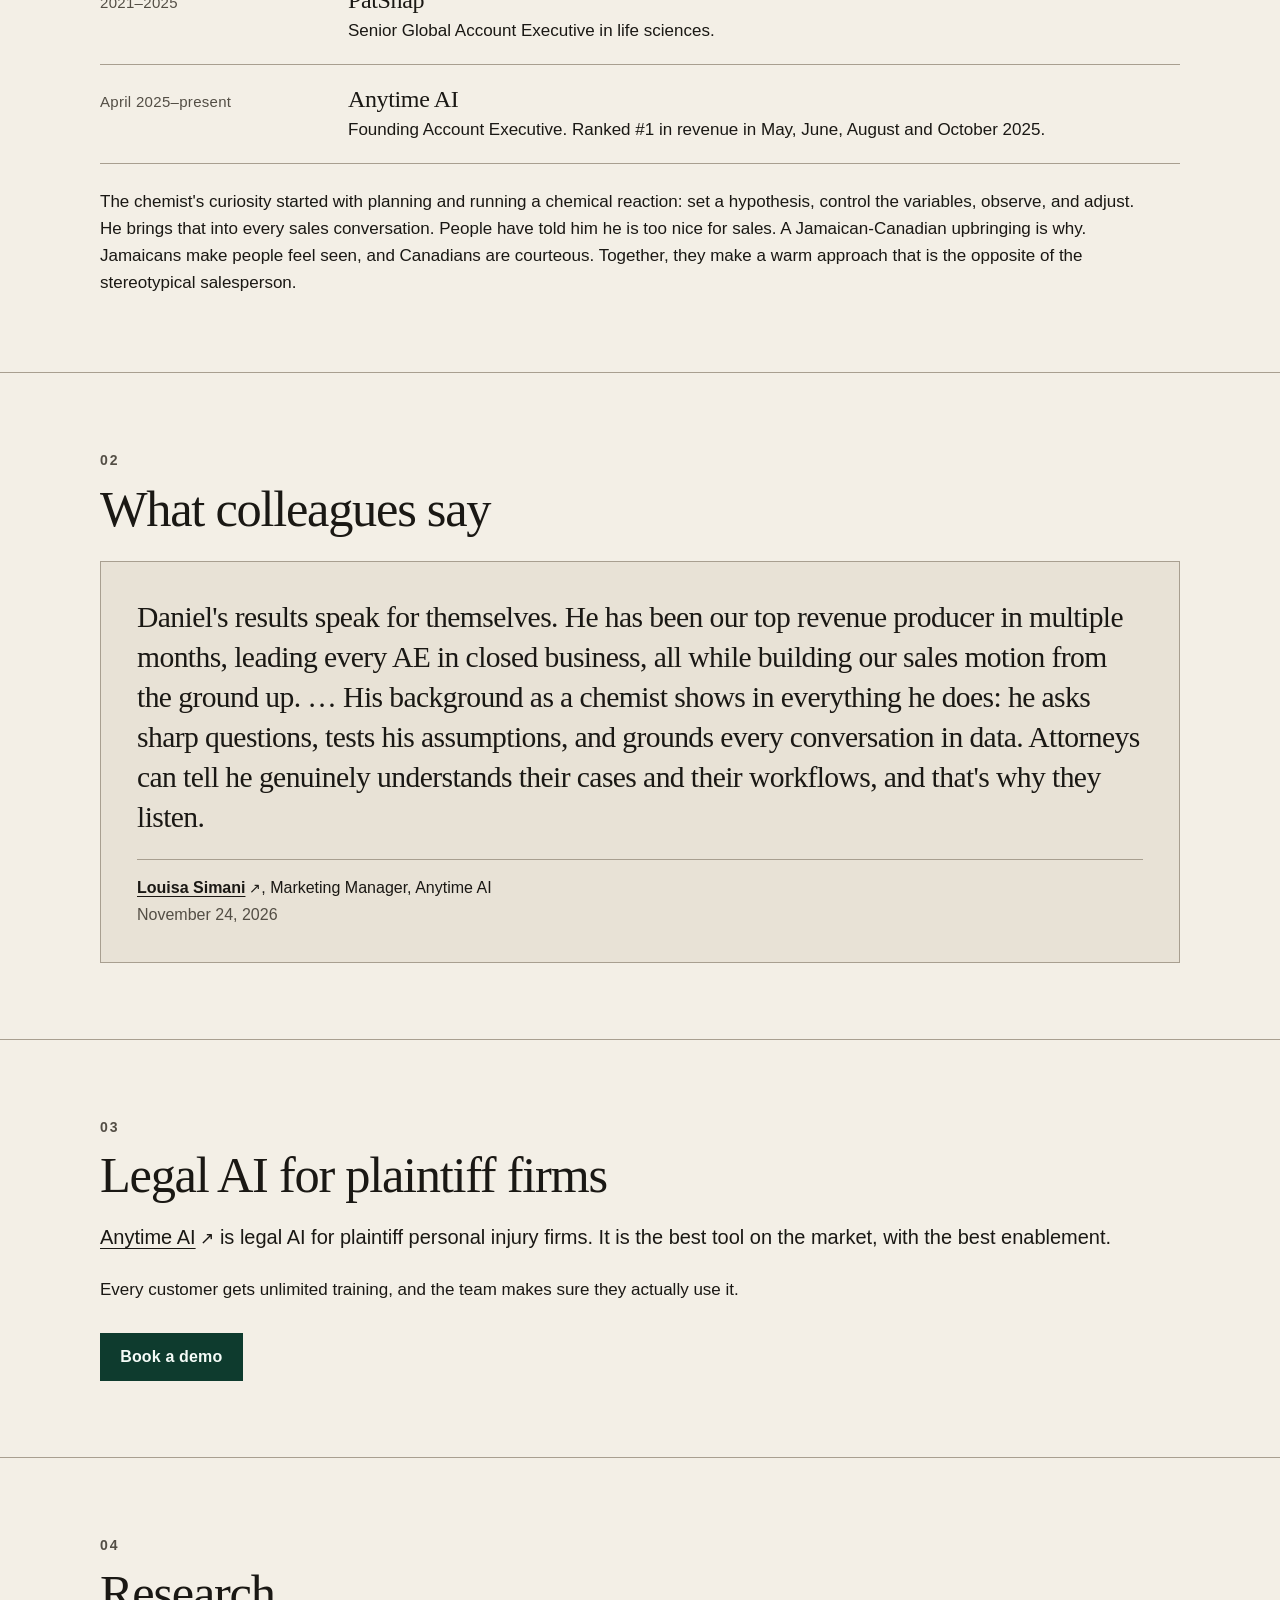
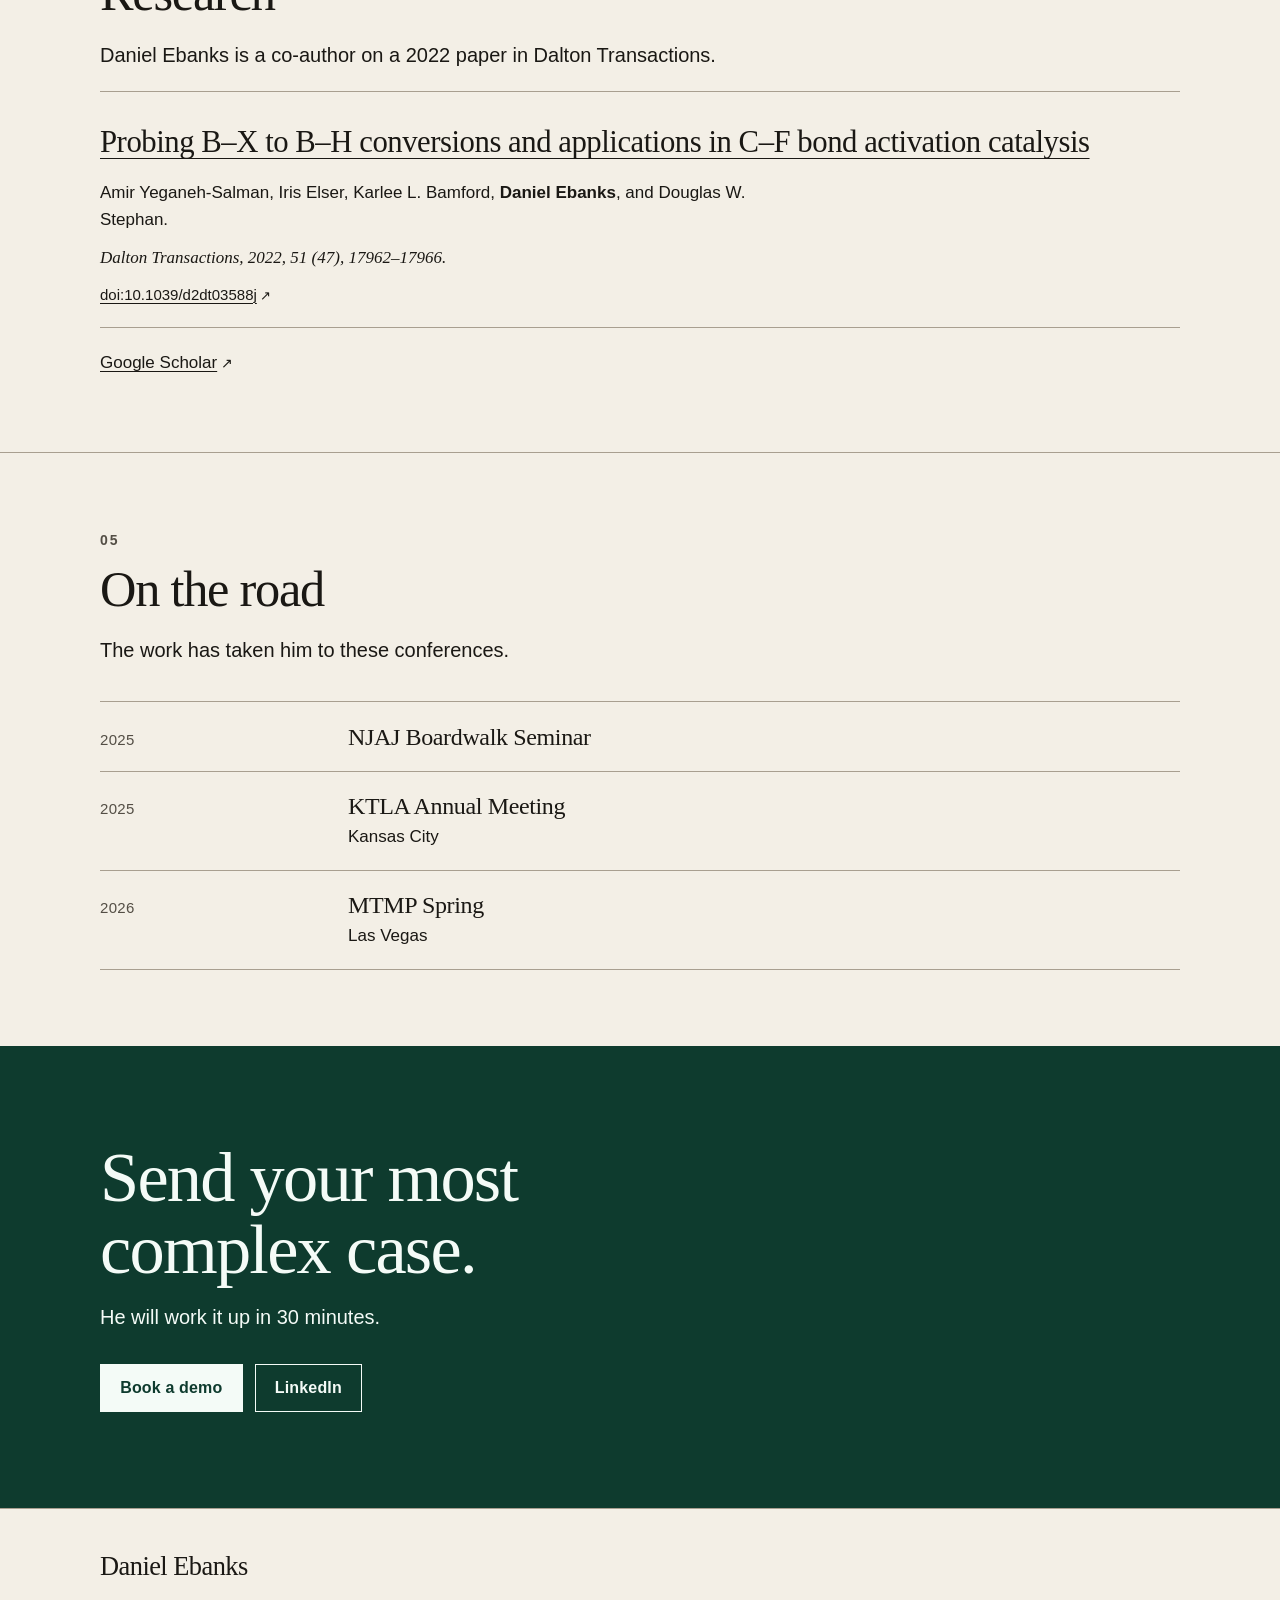
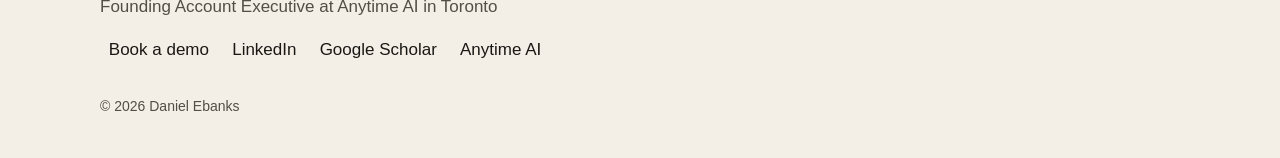
==== commit 07d8b042: "Layout redesign" ====
--- a/index.html
+++ b/index.html
@@ -234,9 +234,6 @@
         <h2 id="anytime-title">Legal AI for plaintiff firms</h2>
         <p class="lede"><a class="text-link" href="https://www.anytimeai.ai" target="_blank" rel="noopener noreferrer">Anytime AI<span class="sr-only"> (opens in a new tab)</span><span class="ext" aria-hidden="true">↗</span></a> is legal AI for plaintiff personal injury firms. It is the best tool on the market, with the best enablement.</p>
         <p class="prose">Every customer gets unlimited training, and the team makes sure they actually use it.</p>
-        <aside class="offer" aria-label="Offer">
-          <p>Send your most complex case. He will work it up in 30&nbsp;minutes.</p>
-        </aside>
         <div class="actions">
           <a class="btn btn-primary" href="https://calendly.com/daniel-ebanks-anytime-ai/demo-with-dan" target="_blank" rel="noopener noreferrer">Book a demo<span class="sr-only"> (opens in a new tab)</span></a>
         </div>
--- a/styles.css
+++ b/styles.css
@@ -123,7 +123,7 @@
 }
 
 .wrap {
-  width: min(68rem, calc(100% - 2.5rem));
+  width: min(67.5rem, calc(100% - 2.5rem));
   margin-inline: auto;
 }
 
@@ -208,8 +208,8 @@
 
 .hero-grid {
   display: grid;
-  gap: 2.75rem;
-  align-items: start;
+  gap: 2.25rem;
+  align-items: center;
 }
 
 .kicker {
@@ -284,8 +284,8 @@
 }
 
 .portrait {
-  margin: 0;
-  width: min(100%, 17.5rem);
+  margin: 0 auto;
+  width: min(100%, 24rem);
   background: var(--surface);
   border: 1px solid var(--line);
 }
@@ -300,46 +300,51 @@
 }
 
 .results {
-  padding-bottom: clamp(2.75rem, 6vw, 4.25rem);
+  background: var(--surface);
+  border-block: 1px solid var(--line);
+  padding-block: clamp(2.75rem, 6vw, 4rem);
 }
 
 .stat-grid {
   list-style: none;
   display: grid;
   grid-template-columns: 1fr 1fr;
-  gap: 0.75rem;
+  gap: 0.85rem;
+  align-items: stretch;
 }
 
 .stat-grid li {
+  display: flex;
+  flex-direction: column;
   margin: 0;
-  padding: 1.15rem 1rem 1.2rem;
+  padding: 1.45rem 1.2rem 1.35rem;
   border: 1px solid var(--line);
-  background: var(--surface);
+  background: var(--bg);
 }
 
 .stat-figure {
   font-family: var(--serif);
-  font-size: clamp(1.85rem, 4vw, 2.65rem);
-  line-height: 1;
+  font-size: clamp(2.35rem, 4.5vw, 3.25rem);
+  line-height: 0.95;
   letter-spacing: -0.03em;
 }
 
 .stat-label {
-  margin-top: 0.55rem;
-  font-size: 0.9375rem;
+  margin-top: 0.75rem;
+  font-size: 1.0625rem;
   line-height: 1.4;
 }
 
 .awards {
-  margin-top: 0.95rem;
-  max-width: 46rem;
-  color: var(--muted);
-  font-size: 0.9375rem;
-  line-height: 1.45;
+  margin-top: 1.35rem;
+  color: var(--ink);
+  font-size: 1.0625rem;
+  line-height: 1.5;
+  text-align: center;
 }
 
 .section {
-  padding-block: clamp(3.25rem, 7vw, 5.25rem);
+  padding-block: clamp(3.25rem, 6vw, 4.75rem);
   border-top: 1px solid var(--line);
   scroll-margin-top: 1rem;
 }
@@ -376,15 +381,15 @@
 }
 
 .lede {
-  margin-top: 1.35rem;
-  max-width: 38rem;
+  margin-top: 1.15rem;
+  max-width: 65rem;
   font-size: 1.25rem;
   line-height: 1.5;
 }
 
 .prose {
-  margin-top: 1.75rem;
-  max-width: 40rem;
+  margin-top: 1.5rem;
+  max-width: 65rem;
 }
 
 .timeline {
@@ -441,27 +446,34 @@
 
 .quote {
   margin: 1.5rem 0 0;
-  max-width: 40rem;
+  padding: clamp(1.5rem, 3vw, 2.25rem);
+  background: var(--surface);
+  border: 1px solid var(--line);
 }
 
 .quote blockquote {
   margin: 0;
-  padding: 0.15rem 0 0.15rem 1.2rem;
-  border-left: 3px solid var(--signal);
+  padding: 0;
+  border: 0;
 }
 
 .quote p {
   font-family: var(--serif);
-  font-size: clamp(1.25rem, 2vw, 1.5rem);
+  font-size: clamp(1.45rem, 2.5vw, 1.85rem);
+  line-height: 1.35;
+  letter-spacing: -0.02em;
+}
+
+.quote figcaption {
+  margin-top: 1.35rem;
+  padding-top: 1rem;
+  border-top: 1px solid var(--line);
+  font-size: 1rem;
   line-height: 1.45;
-  letter-spacing: -0.015em;
-}
-
-.quote figcaption {
-  margin-top: 1rem;
-  max-width: 36rem;
-  font-size: 0.9375rem;
-  line-height: 1.45;
+}
+
+.quote figcaption .text-link {
+  font-weight: 600;
 }
 
 .quote time {
@@ -475,11 +487,10 @@
 }
 
 .citation {
-  margin-top: 1.5rem;
-  padding-block: 1.4rem;
+  margin-top: 1.35rem;
+  padding-block: 1.25rem;
   border-top: 1px solid var(--line);
   border-bottom: 1px solid var(--line);
-  max-width: 44rem;
 }
 
 .cite-kicker {
@@ -696,8 +707,8 @@
 
 @media (min-width: 40rem) {
   .timeline li {
-    grid-template-columns: 12rem minmax(0, 1fr);
-    column-gap: 1.5rem;
+    grid-template-columns: 13.5rem minmax(0, 1fr);
+    column-gap: 2rem;
     align-items: baseline;
   }
 
@@ -709,33 +720,29 @@
 
 @media (min-width: 50rem) {
   .wrap {
-    width: min(68rem, calc(100% - 4.5rem));
+    width: min(67.5rem, calc(100% - 4.5rem));
   }
 
   .display {
-    font-size: 7rem;
+    font-size: clamp(4.5rem, 6.4vw, 6.25rem);
   }
 
   .hero-grid {
-    grid-template-columns: minmax(0, 1fr) 20.5rem;
-    column-gap: 4.5rem;
-    row-gap: 0;
+    grid-template-columns: minmax(0, 1.15fr) minmax(18rem, 0.85fr);
+    column-gap: clamp(2rem, 4vw, 3.5rem);
+    align-items: center;
+  }
+
+  .portrait {
+    width: 100%;
+    max-width: none;
+    margin-inline: 0;
+    justify-self: stretch;
   }
 
   .stat-grid {
     grid-template-columns: repeat(4, minmax(0, 1fr));
     gap: 1rem;
-  }
-
-  .section-layout {
-    display: grid;
-    grid-template-columns: 4.25rem minmax(0, 1fr);
-    column-gap: 1.75rem;
-    align-items: start;
-  }
-
-  .index {
-    padding-top: 0.85rem;
   }
 }
 
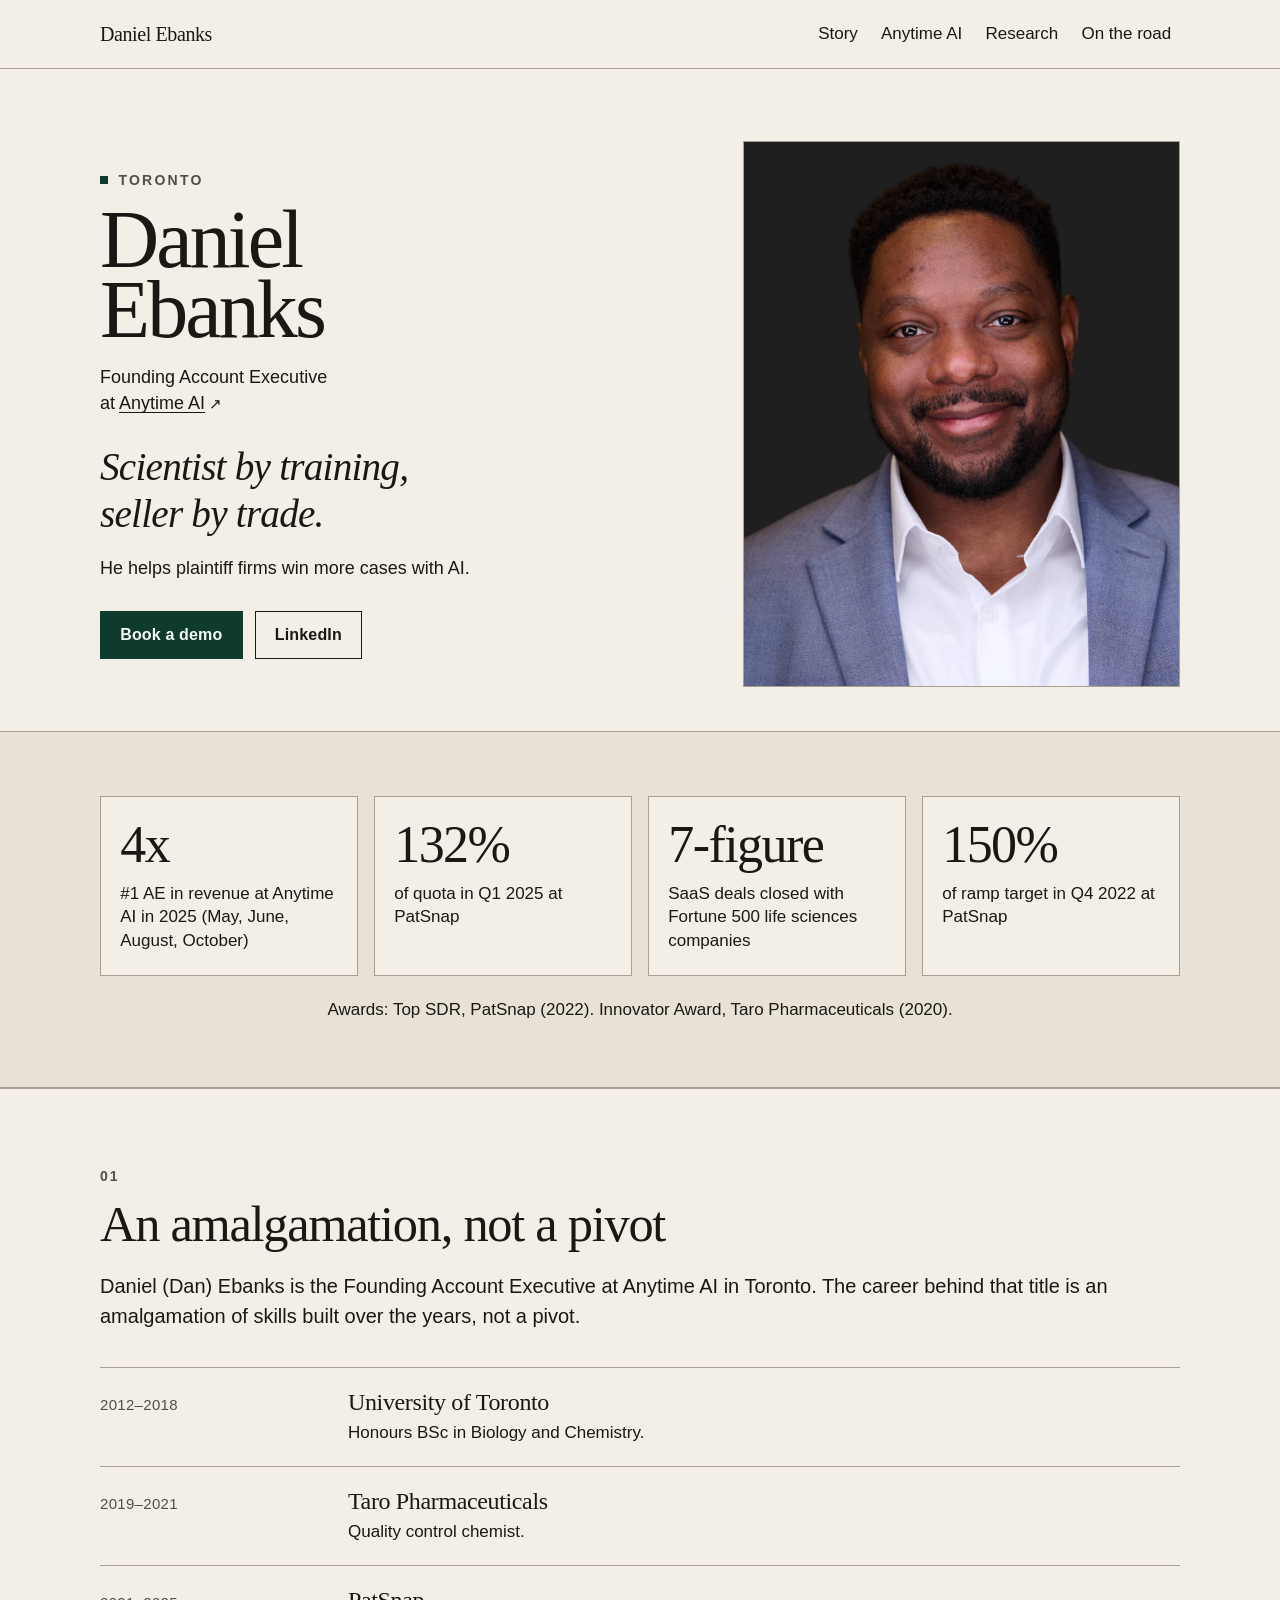
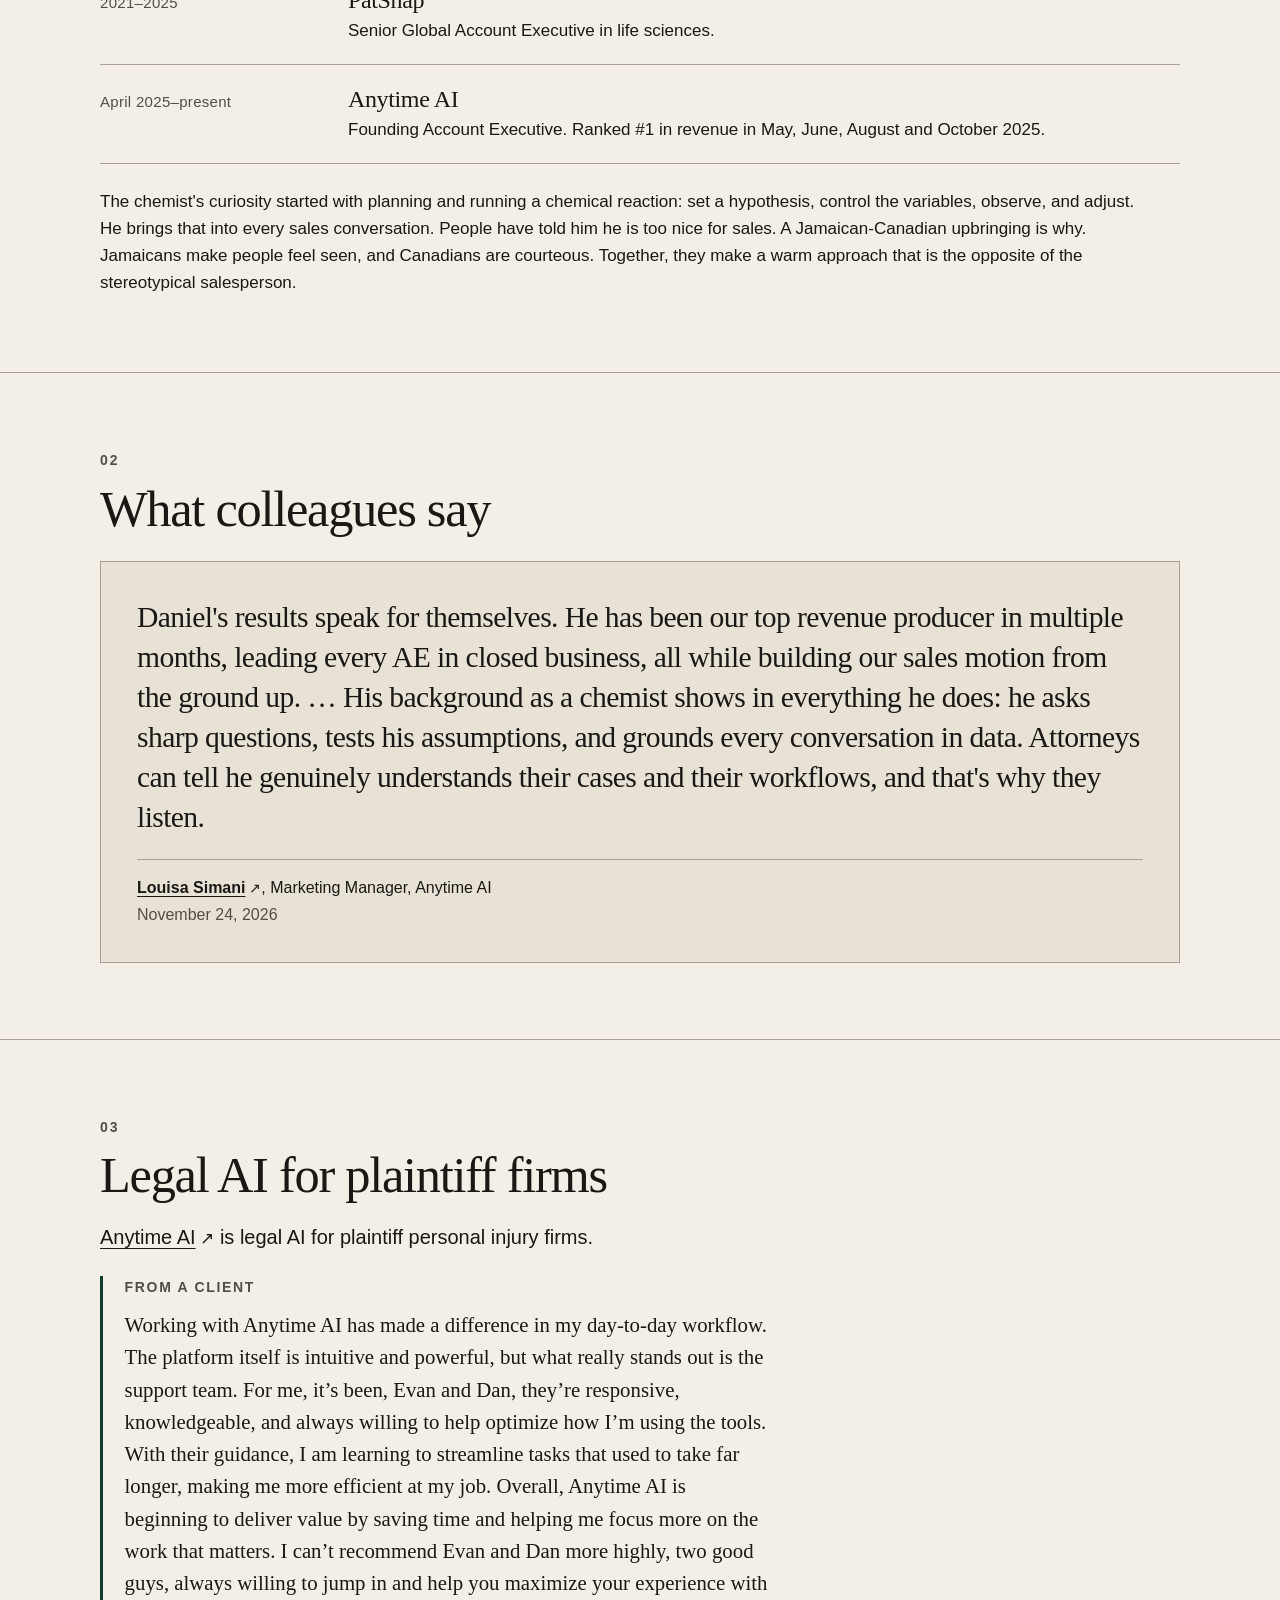
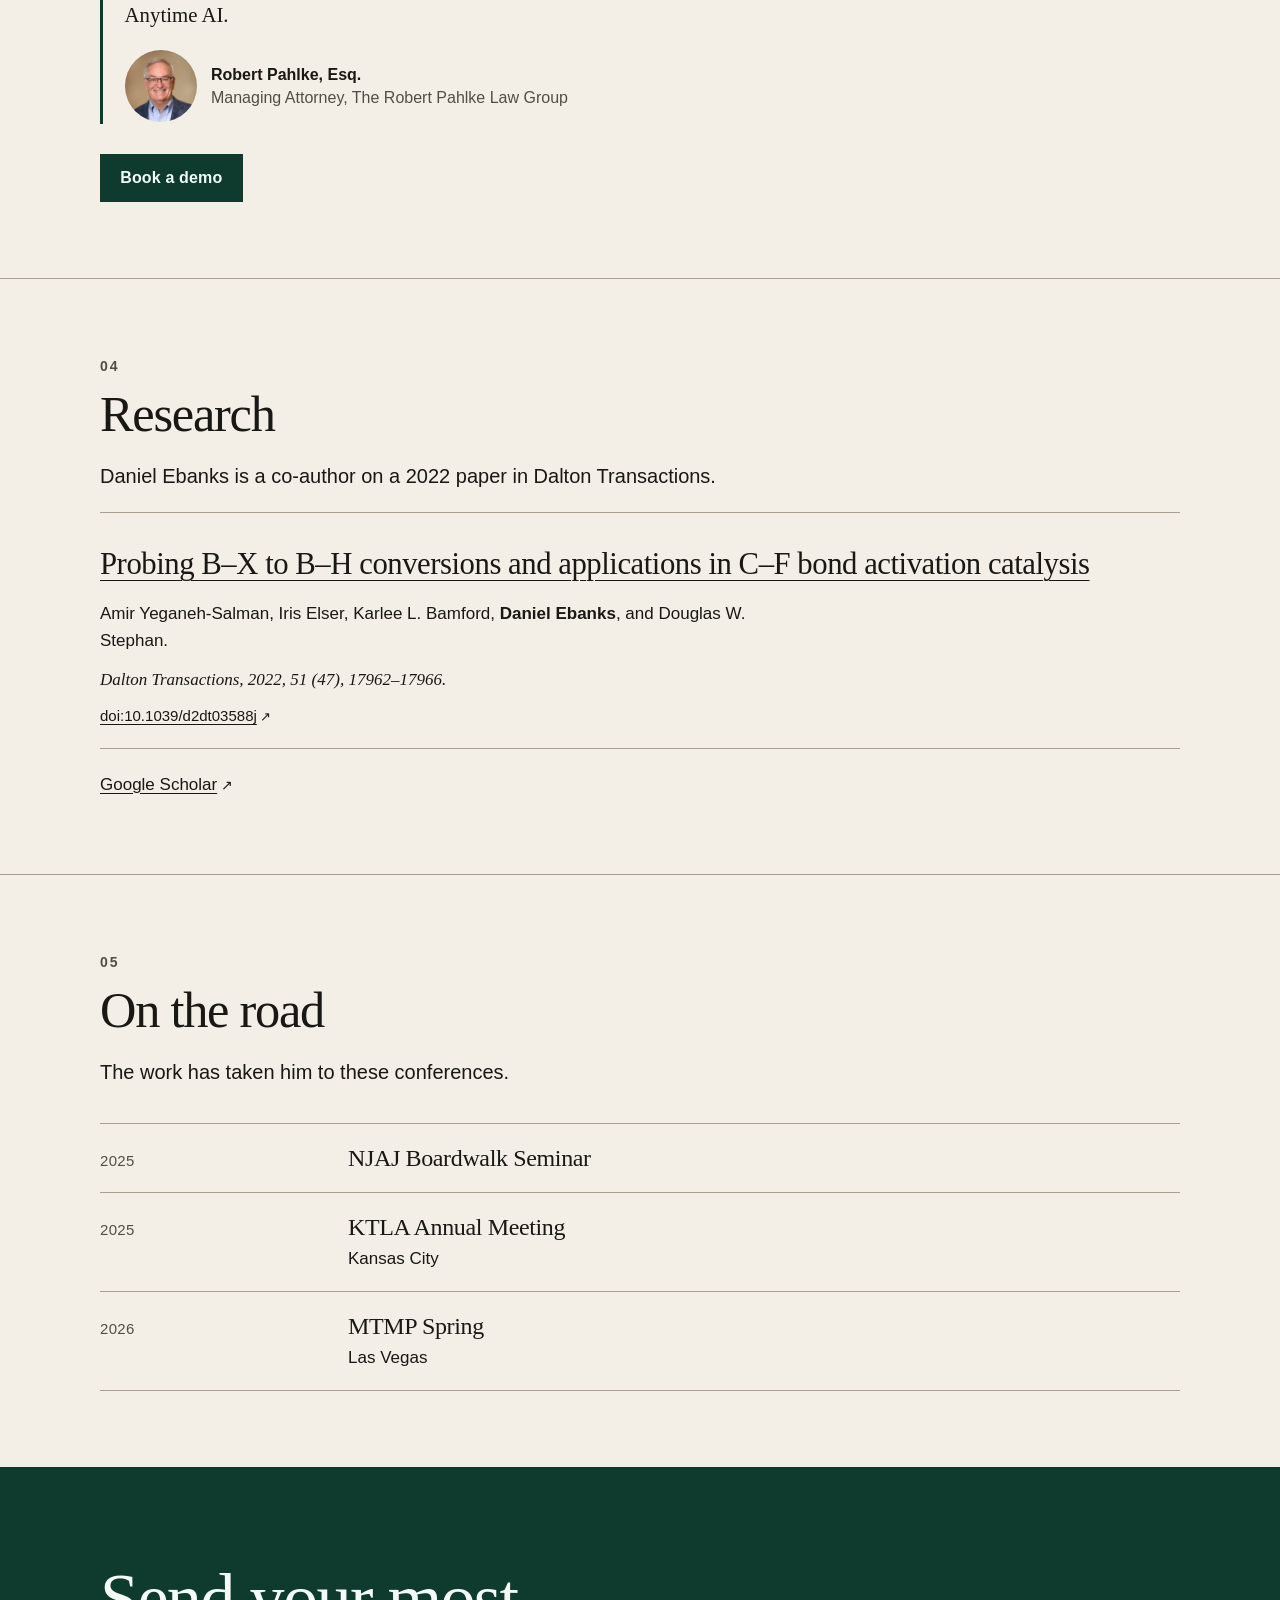
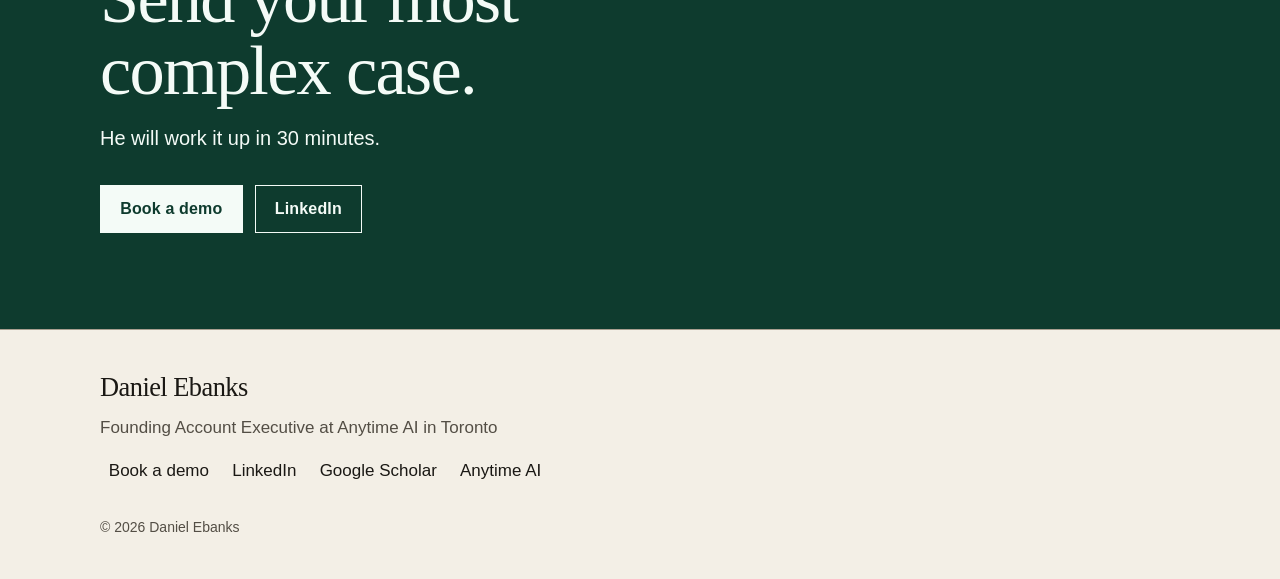
==== commit b64fdd29: "Full Bob Pahlke review with photo" ====
--- a/index.html
+++ b/index.html
@@ -56,8 +56,26 @@
   "jobTitle": "Founding Account Executive",
   "worksFor": {
     "@type": "Organization",
+    "@id": "https://www.anytimeai.ai/#organization",
     "name": "Anytime AI",
-    "url": "https://www.anytimeai.ai"
+    "url": "https://www.anytimeai.ai",
+    "review": {
+      "@type": "Review",
+      "reviewBody": "Working with Anytime AI has made a difference in my day-to-day workflow. The platform itself is intuitive and powerful, but what really stands out is the support team. For me, it’s been, Evan and Dan, they’re responsive, knowledgeable, and always willing to help optimize how I’m using the tools. With their guidance, I am learning to streamline tasks that used to take far longer, making me more efficient at my job. Overall, Anytime AI is beginning to deliver value by saving time and helping me focus more on the work that matters. I can’t recommend Evan and Dan more highly, two good guys, always willing to jump in and help you maximize your experience with Anytime AI.",
+      "author": {
+        "@type": "Person",
+        "name": "Robert Pahlke, Esq.",
+        "jobTitle": "Managing Attorney",
+        "image": "https://danielebanks.com/robert-pahlke.jpg",
+        "worksFor": {
+          "@type": "Organization",
+          "name": "The Robert Pahlke Law Group"
+        }
+      },
+      "itemReviewed": {
+        "@id": "https://www.anytimeai.ai/#organization"
+      }
+    }
   },
   "address": {
     "@type": "PostalAddress",
@@ -232,8 +250,20 @@
       <p class="index">03</p>
       <div class="section-main">
         <h2 id="anytime-title">Legal AI for plaintiff firms</h2>
-        <p class="lede"><a class="text-link" href="https://www.anytimeai.ai" target="_blank" rel="noopener noreferrer">Anytime AI<span class="sr-only"> (opens in a new tab)</span><span class="ext" aria-hidden="true">↗</span></a> is legal AI for plaintiff personal injury firms. It is the best tool on the market, with the best enablement.</p>
-        <p class="prose">Every customer gets unlimited training, and the team makes sure they actually use it.</p>
+        <p class="lede"><a class="text-link" href="https://www.anytimeai.ai" target="_blank" rel="noopener noreferrer">Anytime AI<span class="sr-only"> (opens in a new tab)</span><span class="ext" aria-hidden="true">↗</span></a> is legal AI for plaintiff personal injury firms.</p>
+        <figure class="quote quote-client">
+          <p class="quote-kicker">From a client</p>
+          <blockquote>
+            <p>Working with Anytime AI has made a difference in my day-to-day workflow. The platform itself is intuitive and powerful, but what really stands out is the support team. For me, it’s been, Evan and Dan, they’re responsive, knowledgeable, and always willing to help optimize how I’m using the tools. With their guidance, I am learning to streamline tasks that used to take far longer, making me more efficient at my job. Overall, Anytime AI is beginning to deliver value by saving time and helping me focus more on the work that matters. I can’t recommend Evan and Dan more highly, two good guys, always willing to jump in and help you maximize your experience with Anytime AI.</p>
+          </blockquote>
+          <figcaption class="client-byline">
+            <img src="/robert-pahlke.jpg" width="320" height="320" alt="Robert Pahlke, Esq., Managing Attorney at The Robert Pahlke Law Group" loading="lazy">
+            <span>
+              <span class="quote-name">Robert Pahlke, Esq.</span>
+              <span class="quote-role">Managing Attorney, The Robert Pahlke Law Group</span>
+            </span>
+          </figcaption>
+        </figure>
         <div class="actions">
           <a class="btn btn-primary" href="https://calendly.com/daniel-ebanks-anytime-ai/demo-with-dan" target="_blank" rel="noopener noreferrer">Book a demo<span class="sr-only"> (opens in a new tab)</span></a>
         </div>
--- a/styles.css
+++ b/styles.css
@@ -482,6 +482,64 @@
   color: var(--muted);
 }
 
+.quote-client {
+  max-width: 42rem;
+  background: transparent;
+  border: 0;
+  border-left: 3px solid var(--signal);
+  padding: 0.15rem 0 0.15rem 1.35rem;
+}
+
+.quote-client blockquote p {
+  font-size: clamp(1.125rem, 1.7vw, 1.3rem);
+  line-height: 1.55;
+  letter-spacing: 0;
+}
+
+.quote p.quote-kicker {
+  margin: 0 0 0.8rem;
+  font-family: var(--sans);
+  font-size: 0.875rem;
+  font-weight: 600;
+  line-height: 1.3;
+  letter-spacing: 0.12em;
+  text-transform: uppercase;
+  color: var(--muted);
+}
+
+.quote-client figcaption {
+  margin-top: 1.15rem;
+  padding-top: 0;
+  border-top: 0;
+}
+
+.client-byline {
+  display: flex;
+  align-items: center;
+  gap: 0.9rem;
+}
+
+.client-byline img {
+  width: 4.5rem;
+  height: 4.5rem;
+  border-radius: 50%;
+  object-fit: cover;
+  flex: none;
+}
+
+.quote-name,
+.quote-role {
+  display: block;
+}
+
+.quote-name {
+  font-weight: 600;
+}
+
+.quote-role {
+  color: var(--muted);
+}
+
 .follow {
   margin-top: 1.35rem;
 }
